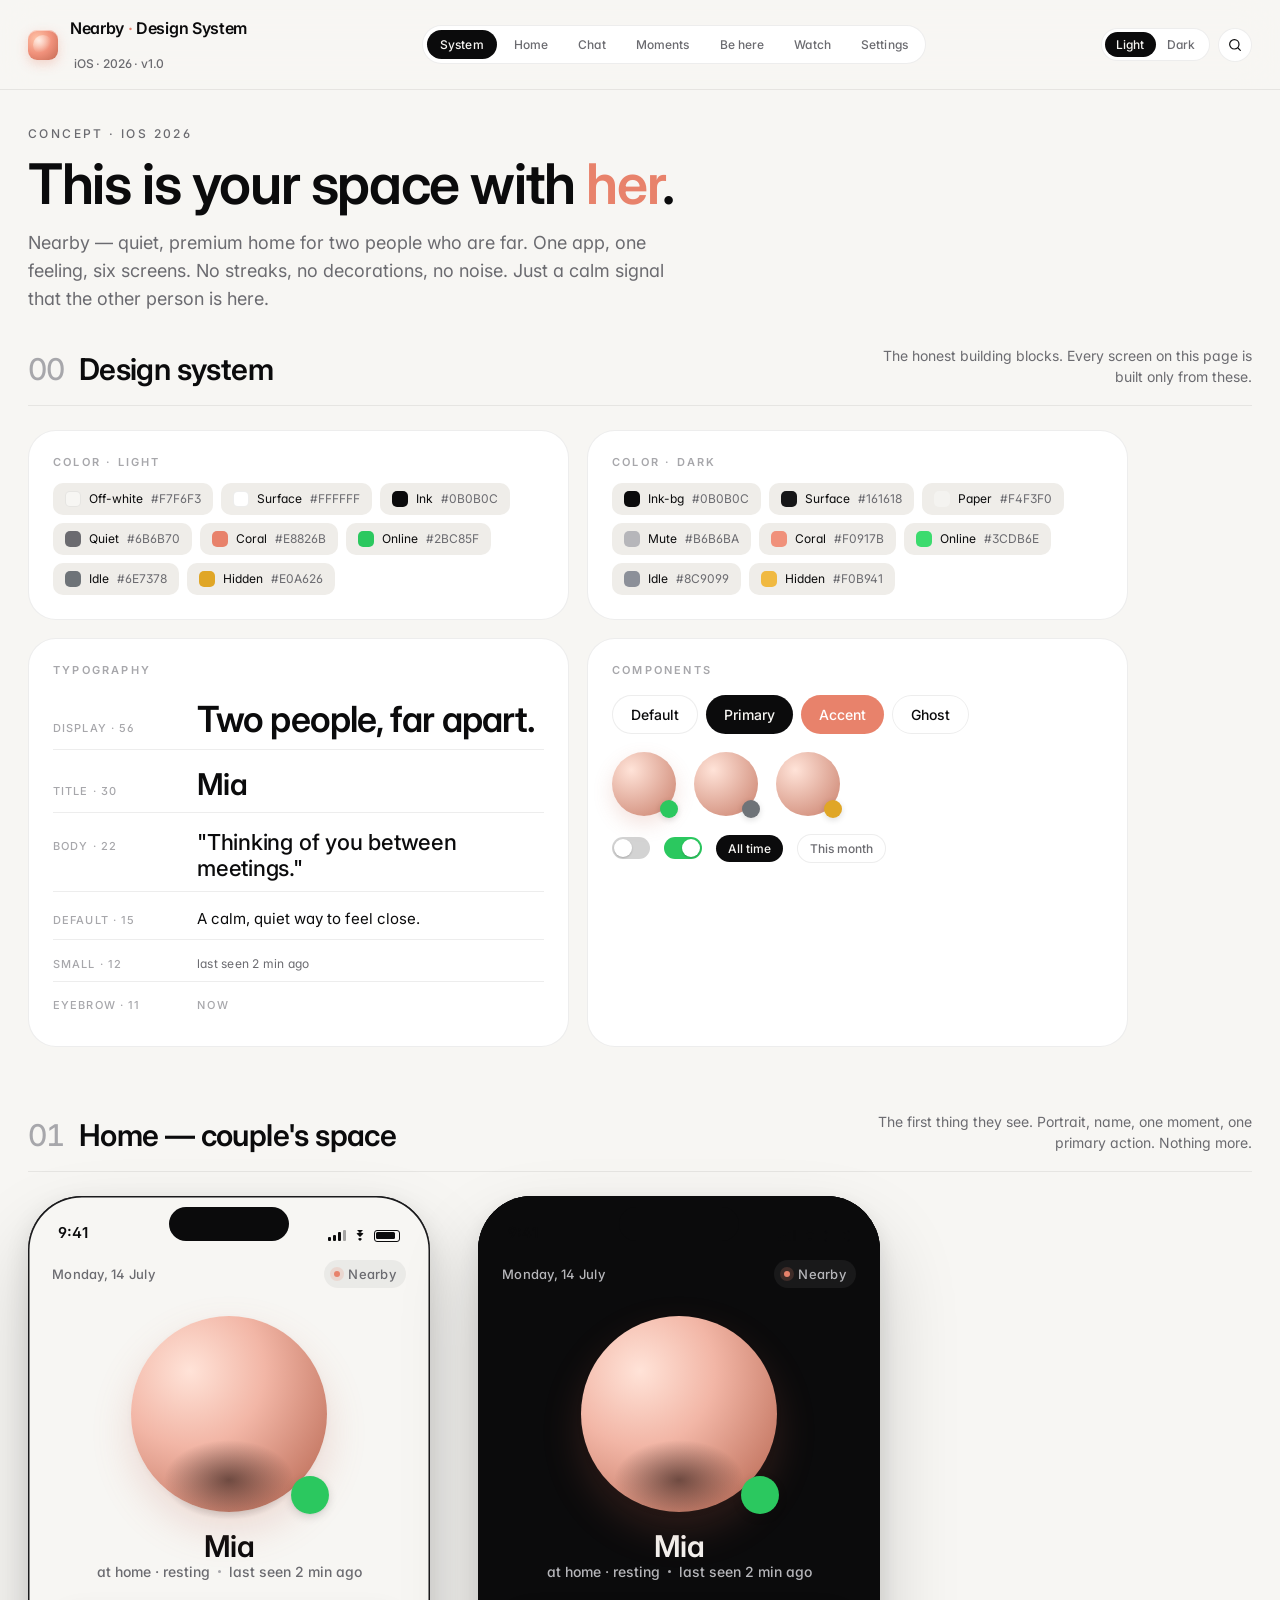
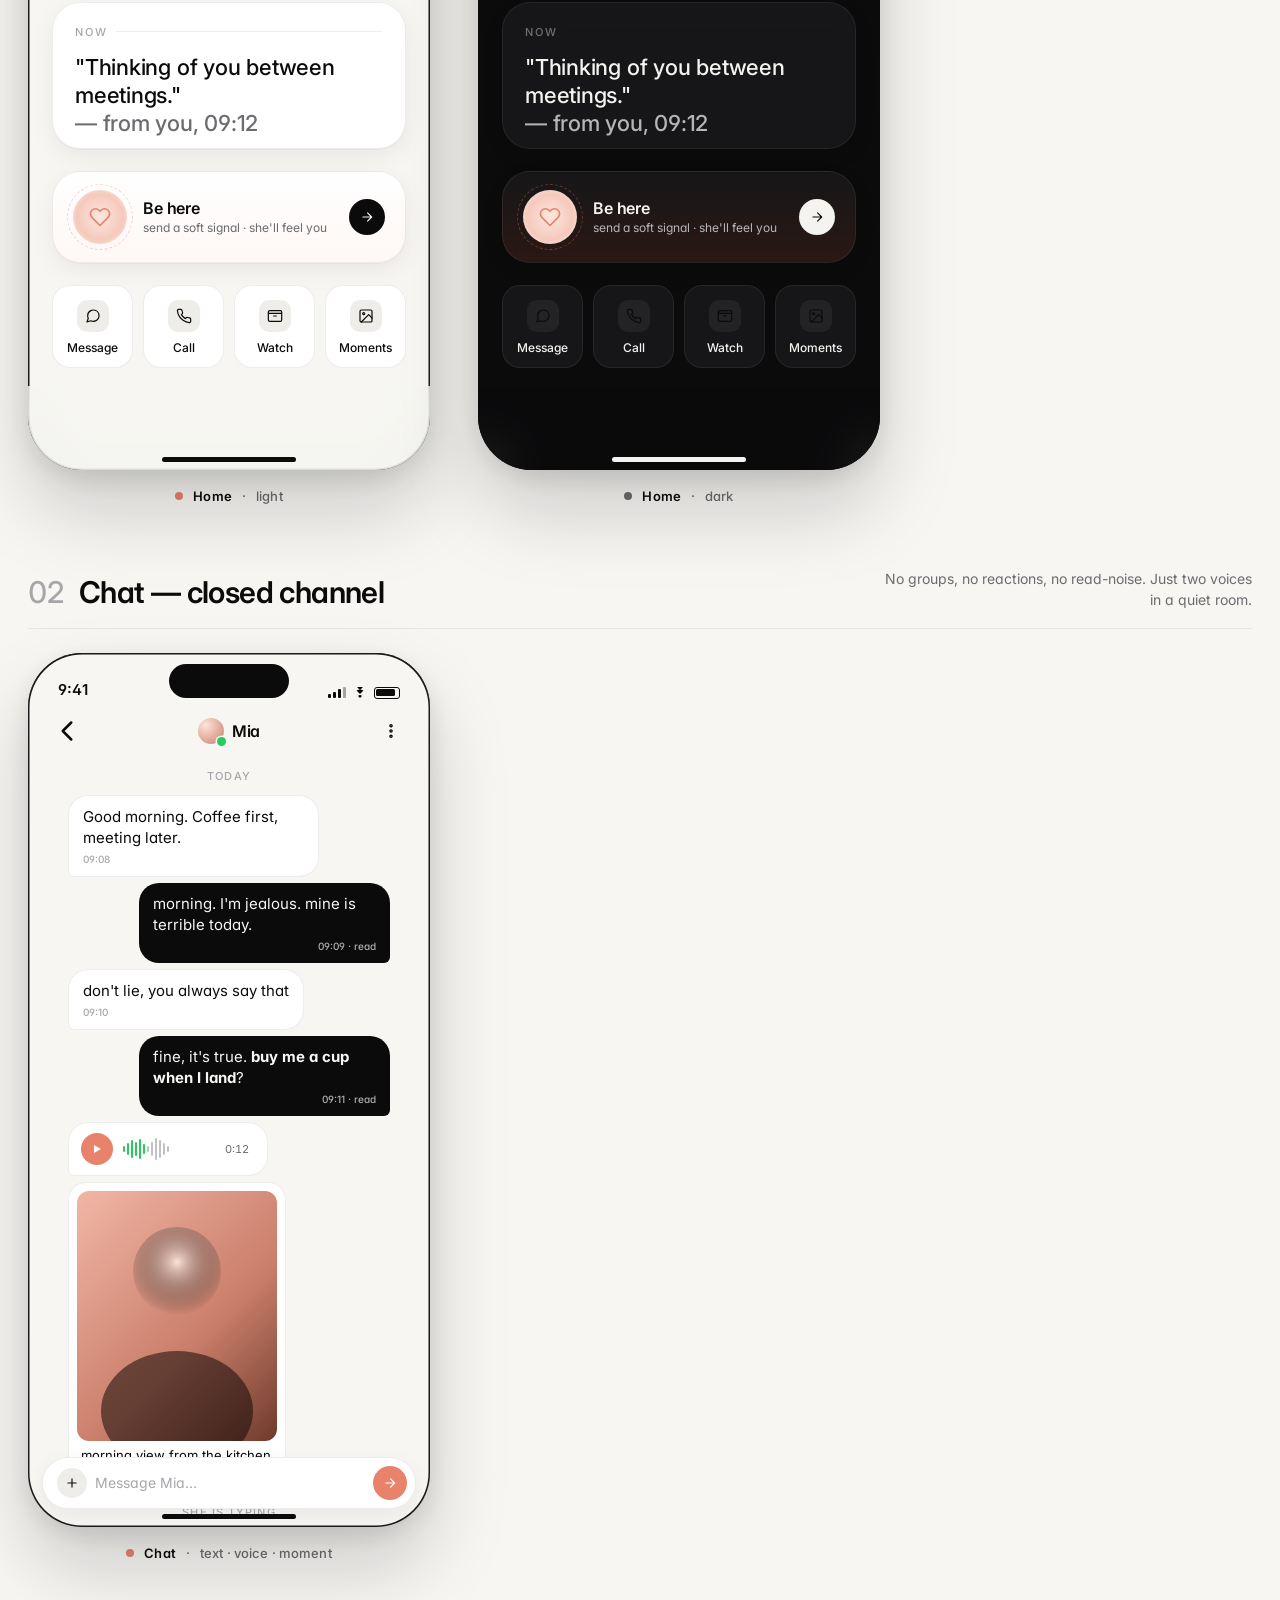
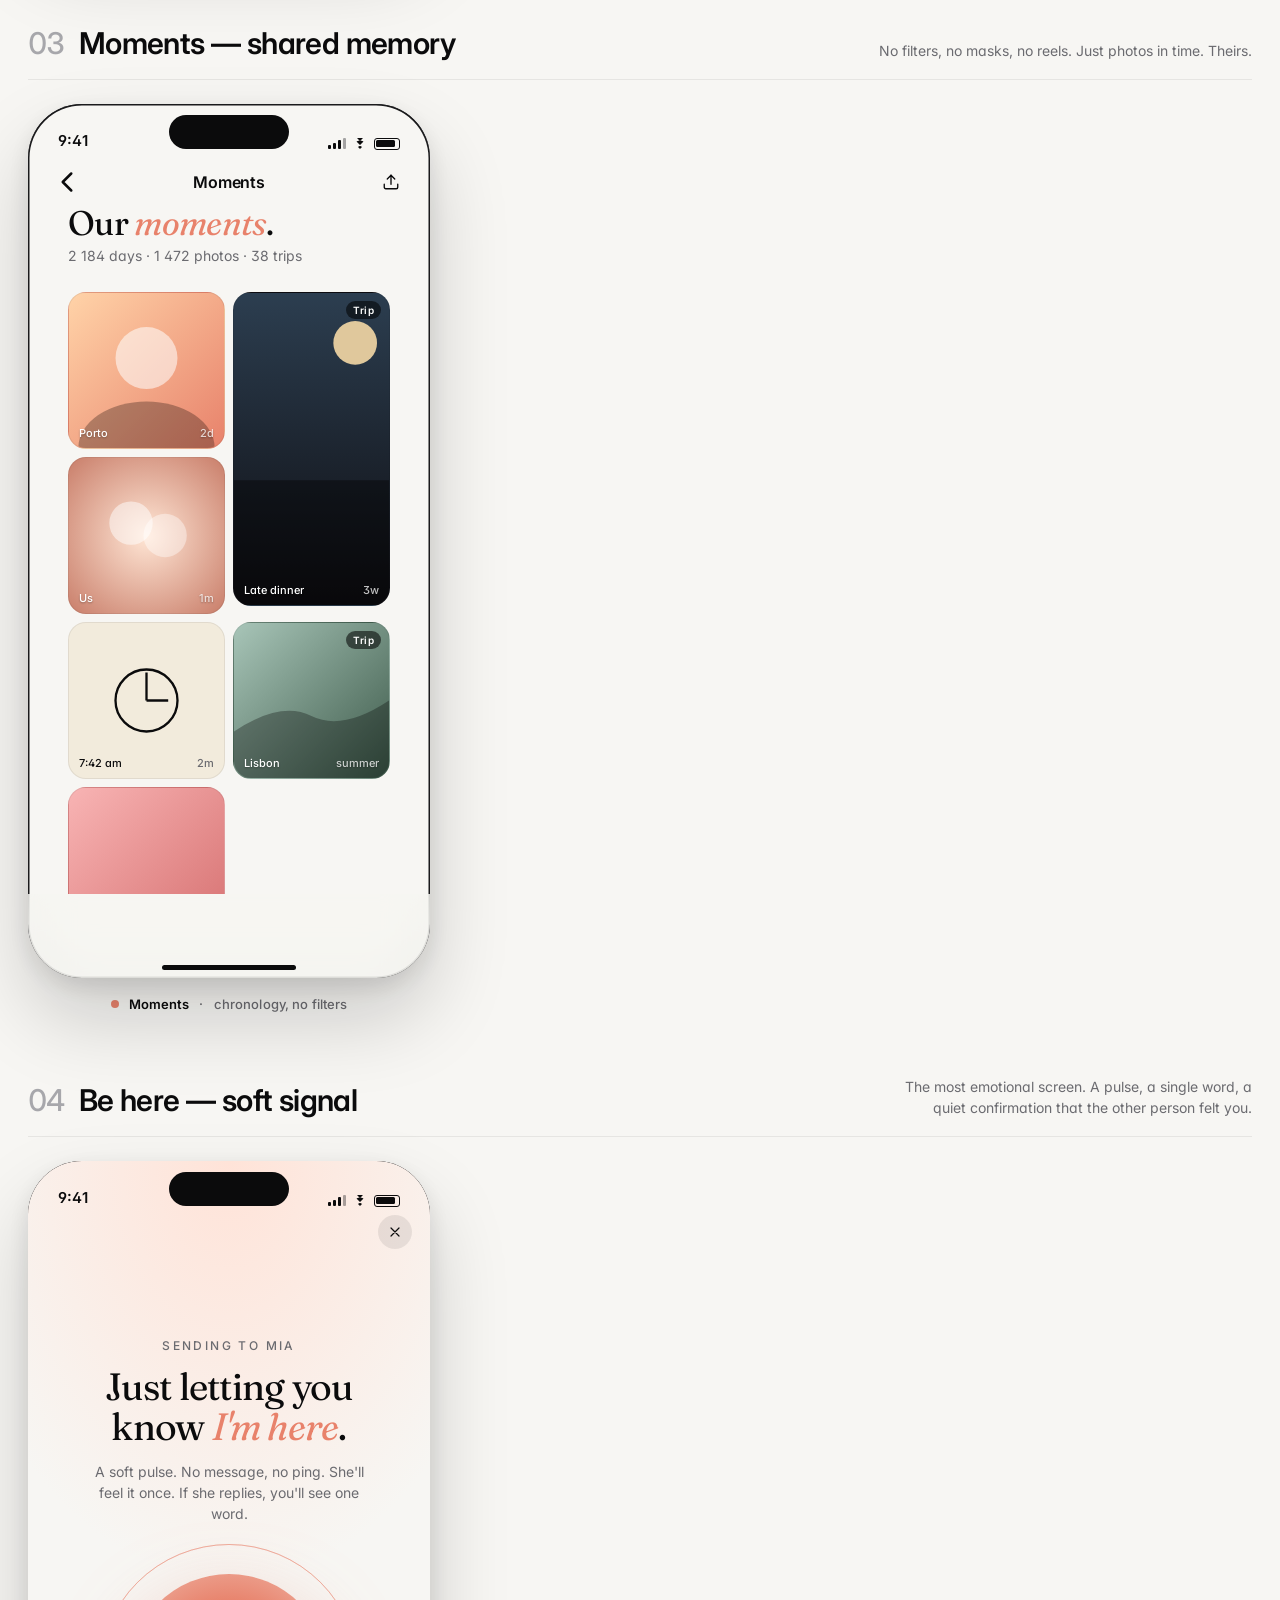
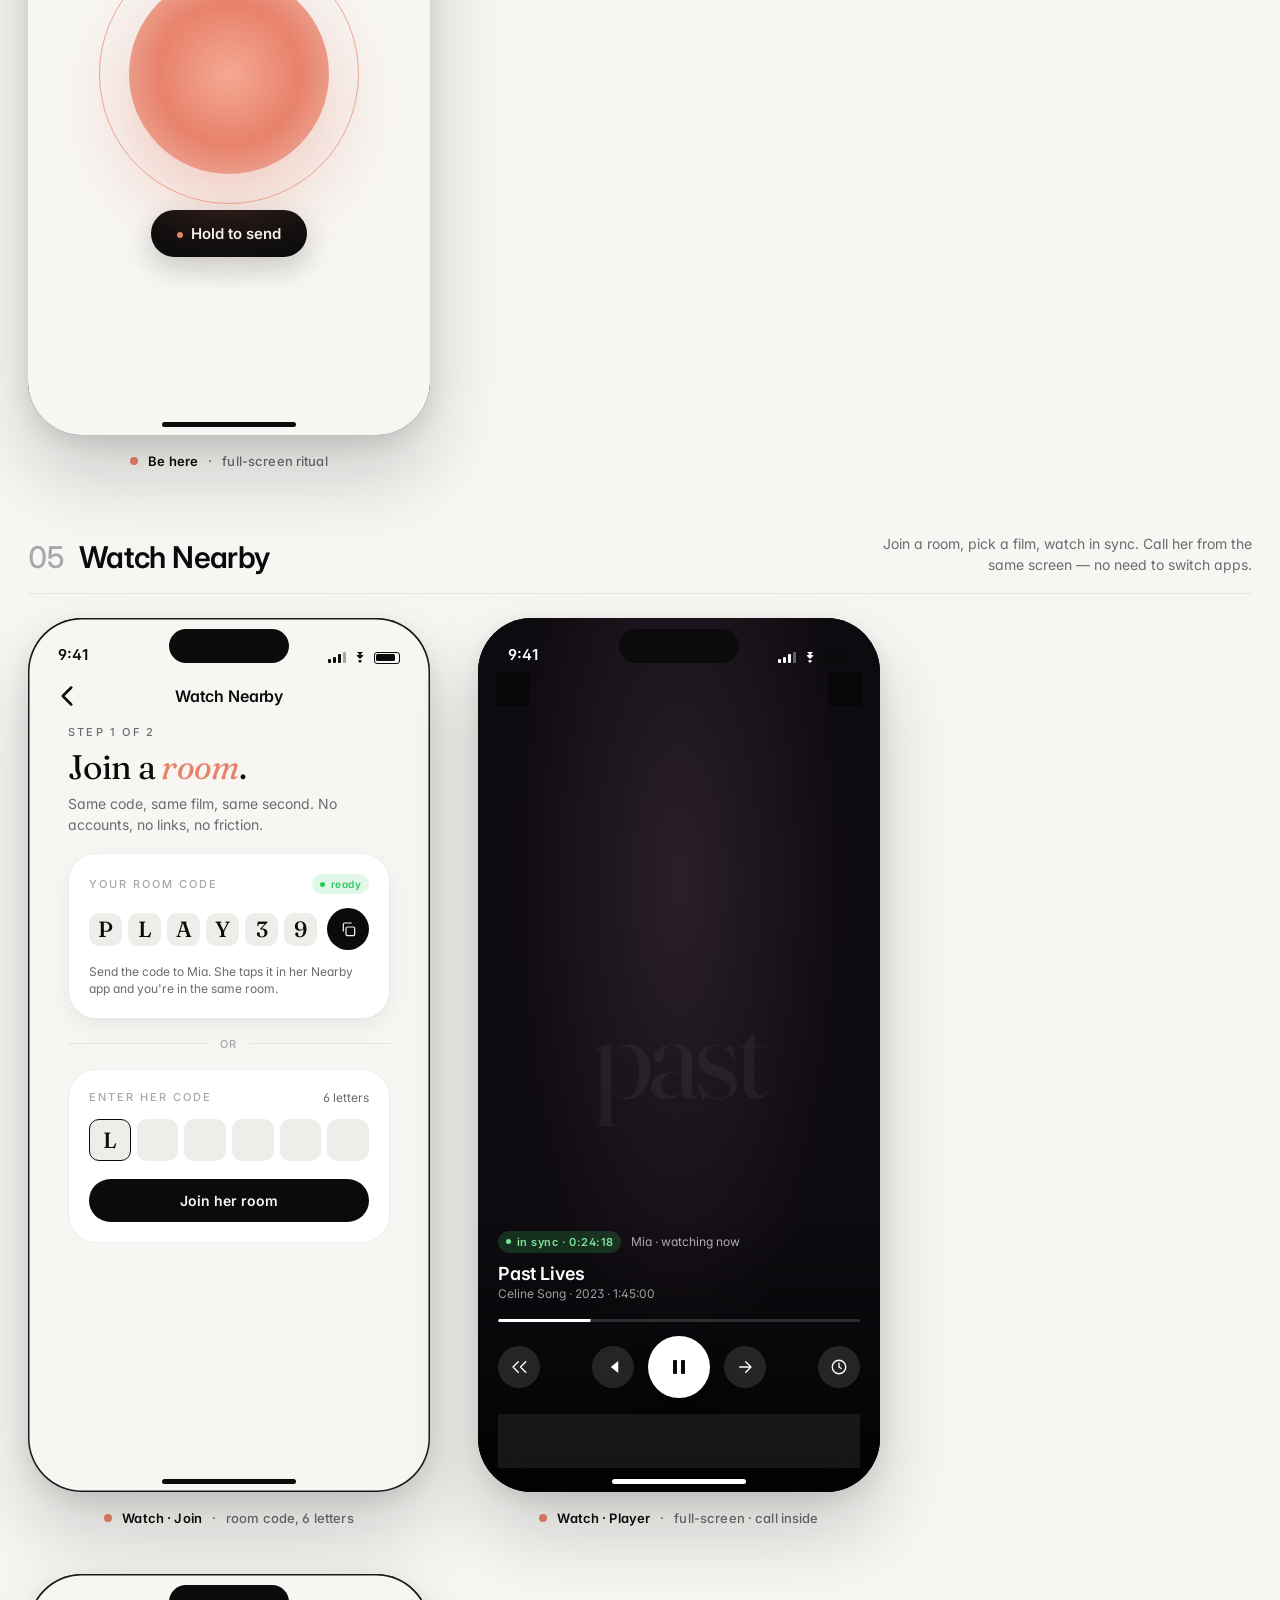
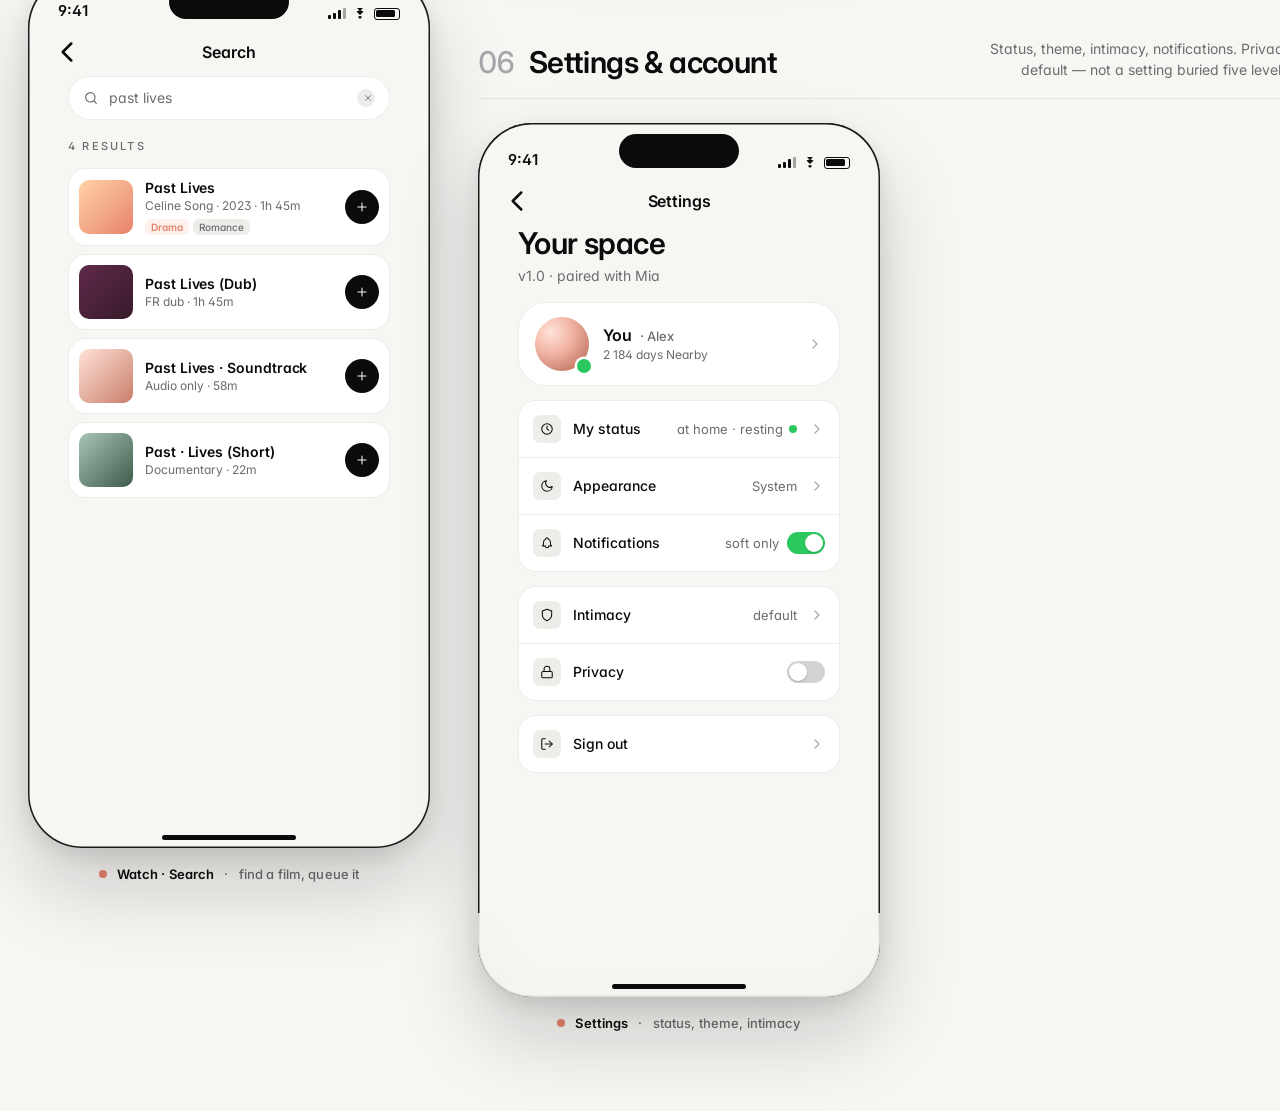
==== Nearby.html @ 1ec1fb15 "Add files via upload" ====
<!doctype html>
<html lang="en">
<head>
<meta charset="utf-8" />
<title>Nearby</title>
<meta name="viewport" content="width=device-width, initial-scale=1" />
<link rel="preconnect" href="https://fonts.googleapis.com">
<link rel="preconnect" href="https://fonts.gstatic.com" crossorigin>
<link href="https://fonts.googleapis.com/css2?family=Inter:wght@300;400;500;600;700&family=Fraunces:opsz,wght@9..144,300;9..144,400;9..144,500&display=swap" rel="stylesheet">
<style>
:root{
  --bg:#F7F6F3; --bg-2:#EFEDE9; --surface:#FFFFFF; --surface-2:#FBFAF8;
  --ink:#0B0B0C; --ink-2:#6B6B70; --ink-3:#A7A7AB;
  --line:rgba(11,11,12,0.07); --line-2:rgba(11,11,12,0.12);
  --accent:#E8826B; --accent-2:#F4A893; --accent-soft:#FBE7DF;
  --good:#2BC85F; --away:#6E7378; --hidden:#E0A626;
  --shadow-1:0 1px 0 rgba(11,11,12,0.04);
  --shadow-2:0 8px 24px rgba(11,11,12,0.06);
  --shadow-3:0 24px 60px rgba(11,11,12,0.10);
  --r-sm:12px; --r-md:18px; --r-lg:28px; --r-xl:36px; --r-pill:999px;
  --font:'Inter','SF Pro Display',-apple-system,sans-serif;
  --serif:'Fraunces','SF Pro Display',Georgia,serif;
}
[data-theme="dark"]{
  --bg:#0B0B0C; --bg-2:#131316; --surface:#161618; --surface-2:#1C1C1F;
  --ink:#F4F3F0; --ink-2:#B6B6BA; --ink-3:#6E6E73;
  --line:rgba(255,255,255,0.07); --line-2:rgba(255,255,255,0.14);
  --accent:#F0917B; --accent-2:#F4A893; --accent-soft:#3A1F1A;
  --good:#3CDB6E; --away:#8C9099; --hidden:#F0B941;
}
*{box-sizing:border-box}
html,body{margin:0;padding:0;background:var(--bg);color:var(--ink);font-family:var(--font);-webkit-font-smoothing:antialiased;font-feature-settings:'ss01','cv11';}
body{padding:32px 28px 80px;min-height:100vh;}
h1,h2,h3{margin:0;}
a{color:inherit;}
</style>
</head>
<body data-theme="light">
<style>
.topbar{position:sticky;top:0;z-index:50;backdrop-filter:blur(20px) saturate(180%);-webkit-backdrop-filter:blur(20px) saturate(180%);background:color-mix(in srgb,var(--bg) 75%,transparent);border-bottom:1px solid var(--line);margin:-32px -28px 32px;padding:18px 28px;display:flex;align-items:center;justify-content:space-between;gap:24px;}
.brand{display:flex;align-items:center;gap:12px;font-weight:600;letter-spacing:-0.01em;}
.brand .logo{width:30px;height:30px;border-radius:9px;background:radial-gradient(circle at 30% 30%,#FFC4A8 0%,#F0917B 50%,#C46A53 100%);box-shadow:inset 0 1px 0 rgba(255,255,255,0.5),0 4px 12px rgba(228,130,107,0.30);position:relative;overflow:hidden;}
.brand .logo::after{content:"";position:absolute;inset:5px;border-radius:50%;background:radial-gradient(circle at 30% 28%,#FFFFFF 0%,transparent 60%);opacity:0.7;}
.brand .name{font-size:16px;}
.brand .name em{color:var(--accent);font-style:normal;}
.brand .meta{font-size:12px;color:var(--ink-2);font-weight:500;margin-left:4px;}

.topnav{display:flex;align-items:center;gap:4px;background:var(--surface);border:1px solid var(--line);border-radius:var(--r-pill);padding:4px;}
.topnav a{text-decoration:none;color:var(--ink-2);font-size:12px;font-weight:500;letter-spacing:0.01em;padding:7px 13px;border-radius:var(--r-pill);transition:all .2s;}
.topnav a:hover{color:var(--ink);}
.topnav a.active{background:var(--ink);color:var(--bg);}

.topright{display:flex;align-items:center;gap:8px;}
.seg{display:flex;background:var(--surface);border:1px solid var(--line);border-radius:var(--r-pill);padding:3px;}
.seg button{background:transparent;border:0;color:var(--ink-2);font:inherit;font-size:12px;font-weight:500;padding:5px 11px;border-radius:var(--r-pill);cursor:pointer;letter-spacing:0.01em;}
.seg button.on{background:var(--ink);color:var(--bg);}
.iconbtn{width:34px;height:34px;border-radius:50%;background:var(--surface);border:1px solid var(--line);display:grid;place-items:center;cursor:pointer;color:var(--ink);}
.iconbtn svg{width:16px;height:16px;}

.pagehead{max-width:1280px;margin:0 auto 32px;}
.pagehead .eyebrow{font-size:12px;letter-spacing:0.20em;text-transform:uppercase;color:var(--ink-2);font-weight:500;}
.pagehead h1{font-size:56px;line-height:1.02;letter-spacing:-0.025em;margin:14px 0 16px;font-weight:600;max-width:18ch;}
.pagehead h1 em{font-style:normal;color:var(--accent);font-weight:600;}
.pagehead p{font-size:18px;line-height:1.55;color:var(--ink-2);max-width:60ch;margin:0;}

section{max-width:1280px;margin:0 auto;}
.sec{margin-top:64px;}
.sec-head{display:flex;align-items:flex-end;justify-content:space-between;gap:24px;margin-bottom:24px;border-bottom:1px solid var(--line);padding-bottom:18px;}
.sec-head h2{font-size:30px;letter-spacing:-0.02em;margin:0;font-weight:600;}
.sec-head h2 .n{color:var(--ink-3);font-weight:500;margin-right:14px;font-feature-settings:'tnum';}
.sec-head .desc{color:var(--ink-2);font-size:14px;max-width:42ch;text-align:right;line-height:1.5;}
</style>

<header class="topbar">
  <div class="brand">
    <div class="logo"></div>
    <div><span class="name">Nearby <em>·</em> Design System</span><span class="meta">iOS · 2026 · v1.0</span></div>
  </div>
  <nav class="topnav">
    <a href="#system" class="active">System</a>
    <a href="#home">Home</a>
    <a href="#chat">Chat</a>
    <a href="#moments">Moments</a>
    <a href="#behere">Be here</a>
    <a href="#watch">Watch</a>
    <a href="#settings">Settings</a>
  </nav>
  <div class="topright">
    <div class="seg"><button class="on" data-theme-set="light">Light</button><button data-theme-set="dark">Dark</button></div>
    <button class="iconbtn"><svg viewBox="0 0 24 24" fill="none" stroke="currentColor" stroke-width="1.8" stroke-linecap="round" stroke-linejoin="round"><circle cx="11" cy="11" r="7"/><path d="m20 20-3.5-3.5"/></svg></button>
  </div>
</header>

<div class="pagehead">
  <span class="eyebrow">Concept · iOS 2026</span>
  <h1>This is your space with <em>her</em>.</h1>
  <p>Nearby — quiet, premium home for two people who are far. One app, one feeling, six screens. No streaks, no decorations, no noise. Just a calm signal that the other person is here.</p>
</div>

<section id="system">
  <div class="sec-head"><h2><span class="n">00</span>Design system</h2><div class="desc">The honest building blocks. Every screen on this page is built only from these.</div></div>
  <div style="display:grid;grid-template-columns:repeat(2,1fr);gap:18px;max-width:1100px;">

    <div style="background:var(--surface);border:1px solid var(--line);border-radius:var(--r-lg);padding:24px;display:flex;flex-direction:column;gap:14px;">
      <h3 style="font-size:11px;letter-spacing:0.20em;text-transform:uppercase;color:var(--ink-3);font-weight:600;">Color · Light</h3>
      <div style="display:flex;flex-wrap:wrap;gap:8px;">
        <span style="display:flex;align-items:center;gap:8px;padding:8px 12px;background:var(--bg-2);border-radius:10px;font-size:12px;"><span style="width:16px;height:16px;background:#F7F6F3;border:1px solid var(--line);border-radius:5px;"></span>Off-white <span style="color:var(--ink-2);">#F7F6F3</span></span>
        <span style="display:flex;align-items:center;gap:8px;padding:8px 12px;background:var(--bg-2);border-radius:10px;font-size:12px;"><span style="width:16px;height:16px;background:#FFFFFF;border:1px solid var(--line);border-radius:5px;"></span>Surface <span style="color:var(--ink-2);">#FFFFFF</span></span>
        <span style="display:flex;align-items:center;gap:8px;padding:8px 12px;background:var(--bg-2);border-radius:10px;font-size:12px;"><span style="width:16px;height:16px;background:#0B0B0C;border-radius:5px;"></span>Ink <span style="color:var(--ink-2);">#0B0B0C</span></span>
        <span style="display:flex;align-items:center;gap:8px;padding:8px 12px;background:var(--bg-2);border-radius:10px;font-size:12px;"><span style="width:16px;height:16px;background:#6B6B70;border-radius:5px;"></span>Quiet <span style="color:var(--ink-2);">#6B6B70</span></span>
        <span style="display:flex;align-items:center;gap:8px;padding:8px 12px;background:var(--bg-2);border-radius:10px;font-size:12px;"><span style="width:16px;height:16px;background:#E8826B;border-radius:5px;"></span>Coral <span style="color:var(--ink-2);">#E8826B</span></span>
        <span style="display:flex;align-items:center;gap:8px;padding:8px 12px;background:var(--bg-2);border-radius:10px;font-size:12px;"><span style="width:16px;height:16px;background:#2BC85F;border-radius:5px;"></span>Online <span style="color:var(--ink-2);">#2BC85F</span></span>
        <span style="display:flex;align-items:center;gap:8px;padding:8px 12px;background:var(--bg-2);border-radius:10px;font-size:12px;"><span style="width:16px;height:16px;background:#6E7378;border-radius:5px;"></span>Idle <span style="color:var(--ink-2);">#6E7378</span></span>
        <span style="display:flex;align-items:center;gap:8px;padding:8px 12px;background:var(--bg-2);border-radius:10px;font-size:12px;"><span style="width:16px;height:16px;background:#E0A626;border-radius:5px;"></span>Hidden <span style="color:var(--ink-2);">#E0A626</span></span>
      </div>
    </div>

    <div style="background:var(--surface);border:1px solid var(--line);border-radius:var(--r-lg);padding:24px;display:flex;flex-direction:column;gap:14px;">
      <h3 style="font-size:11px;letter-spacing:0.20em;text-transform:uppercase;color:var(--ink-3);font-weight:600;">Color · Dark</h3>
      <div style="display:flex;flex-wrap:wrap;gap:8px;">
        <span style="display:flex;align-items:center;gap:8px;padding:8px 12px;background:var(--bg-2);border-radius:10px;font-size:12px;"><span style="width:16px;height:16px;background:#0B0B0C;border:1px solid var(--line);border-radius:5px;"></span>Ink-bg <span style="color:var(--ink-2);">#0B0B0C</span></span>
        <span style="display:flex;align-items:center;gap:8px;padding:8px 12px;background:var(--bg-2);border-radius:10px;font-size:12px;"><span style="width:16px;height:16px;background:#161618;border-radius:5px;"></span>Surface <span style="color:var(--ink-2);">#161618</span></span>
        <span style="display:flex;align-items:center;gap:8px;padding:8px 12px;background:var(--bg-2);border-radius:10px;font-size:12px;"><span style="width:16px;height:16px;background:#F4F3F0;border-radius:5px;"></span>Paper <span style="color:var(--ink-2);">#F4F3F0</span></span>
        <span style="display:flex;align-items:center;gap:8px;padding:8px 12px;background:var(--bg-2);border-radius:10px;font-size:12px;"><span style="width:16px;height:16px;background:#B6B6BA;border-radius:5px;"></span>Mute <span style="color:var(--ink-2);">#B6B6BA</span></span>
        <span style="display:flex;align-items:center;gap:8px;padding:8px 12px;background:var(--bg-2);border-radius:10px;font-size:12px;"><span style="width:16px;height:16px;background:#F0917B;border-radius:5px;"></span>Coral <span style="color:var(--ink-2);">#F0917B</span></span>
        <span style="display:flex;align-items:center;gap:8px;padding:8px 12px;background:var(--bg-2);border-radius:10px;font-size:12px;"><span style="width:16px;height:16px;background:#3CDB6E;border-radius:5px;"></span>Online <span style="color:var(--ink-2);">#3CDB6E</span></span>
        <span style="display:flex;align-items:center;gap:8px;padding:8px 12px;background:var(--bg-2);border-radius:10px;font-size:12px;"><span style="width:16px;height:16px;background:#8C9099;border-radius:5px;"></span>Idle <span style="color:var(--ink-2);">#8C9099</span></span>
        <span style="display:flex;align-items:center;gap:8px;padding:8px 12px;background:var(--bg-2);border-radius:10px;font-size:12px;"><span style="width:16px;height:16px;background:#F0B941;border-radius:5px;"></span>Hidden <span style="color:var(--ink-2);">#F0B941</span></span>
      </div>
    </div>

    <div style="background:var(--surface);border:1px solid var(--line);border-radius:var(--r-lg);padding:24px;display:flex;flex-direction:column;gap:14px;">
      <h3 style="font-size:11px;letter-spacing:0.20em;text-transform:uppercase;color:var(--ink-3);font-weight:600;">Typography</h3>
      <div style="display:flex;flex-direction:column;gap:6px;">
        <div style="display:flex;align-items:baseline;gap:14px;border-bottom:1px solid var(--line);padding:10px 0;"><span style="font-size:11px;color:var(--ink-3);font-weight:500;letter-spacing:0.10em;text-transform:uppercase;min-width:130px;">Display · 56</span><div style="font-size:36px;letter-spacing:-0.025em;font-weight:600;line-height:1.05;">Two people, far apart.</div></div>
        <div style="display:flex;align-items:baseline;gap:14px;border-bottom:1px solid var(--line);padding:10px 0;"><span style="font-size:11px;color:var(--ink-3);font-weight:500;letter-spacing:0.10em;text-transform:uppercase;min-width:130px;">Title · 30</span><div style="font-size:30px;letter-spacing:-0.02em;font-weight:600;">Mia</div></div>
        <div style="display:flex;align-items:baseline;gap:14px;border-bottom:1px solid var(--line);padding:10px 0;"><span style="font-size:11px;color:var(--ink-3);font-weight:500;letter-spacing:0.10em;text-transform:uppercase;min-width:130px;">Body · 22</span><div style="font-size:22px;letter-spacing:-0.01em;font-weight:500;">"Thinking of you between meetings."</div></div>
        <div style="display:flex;align-items:baseline;gap:14px;border-bottom:1px solid var(--line);padding:10px 0;"><span style="font-size:11px;color:var(--ink-3);font-weight:500;letter-spacing:0.10em;text-transform:uppercase;min-width:130px;">Default · 15</span><div style="font-size:15px;line-height:1.4;">A calm, quiet way to feel close.</div></div>
        <div style="display:flex;align-items:baseline;gap:14px;border-bottom:1px solid var(--line);padding:10px 0;"><span style="font-size:11px;color:var(--ink-3);font-weight:500;letter-spacing:0.10em;text-transform:uppercase;min-width:130px;">Small · 12</span><div style="font-size:12px;color:var(--ink-2);letter-spacing:0.02em;">last seen 2 min ago</div></div>
        <div style="display:flex;align-items:baseline;gap:14px;padding:10px 0;"><span style="font-size:11px;color:var(--ink-3);font-weight:500;letter-spacing:0.10em;text-transform:uppercase;min-width:130px;">Eyebrow · 11</span><div style="font-size:11px;letter-spacing:0.20em;text-transform:uppercase;color:var(--ink-3);font-weight:500;">Now</div></div>
      </div>
    </div>

    <div style="background:var(--surface);border:1px solid var(--line);border-radius:var(--r-lg);padding:24px;display:flex;flex-direction:column;gap:18px;">
      <h3 style="font-size:11px;letter-spacing:0.20em;text-transform:uppercase;color:var(--ink-3);font-weight:600;">Components</h3>
      <div style="display:flex;flex-wrap:wrap;gap:8px;">
        <button style="padding:10px 18px;border-radius:var(--r-pill);font-size:14px;font-weight:500;border:1px solid var(--line);background:var(--surface);color:var(--ink);cursor:pointer;font-family:inherit;">Default</button>
        <button style="padding:10px 18px;border-radius:var(--r-pill);font-size:14px;font-weight:500;border:0;background:var(--ink);color:var(--bg);cursor:pointer;font-family:inherit;">Primary</button>
        <button style="padding:10px 18px;border-radius:var(--r-pill);font-size:14px;font-weight:500;border:0;background:var(--accent);color:#fff;cursor:pointer;font-family:inherit;">Accent</button>
        <button style="padding:10px 18px;border-radius:var(--r-pill);font-size:14px;font-weight:500;border:1px solid var(--line);background:transparent;color:var(--ink);cursor:pointer;font-family:inherit;">Ghost</button>
      </div>
      <div style="display:flex;align-items:center;gap:18px;flex-wrap:wrap;">
        <div style="position:relative;width:64px;height:64px;border-radius:50%;background:radial-gradient(circle at 30% 28%,#FFE3D8,#C97E6A);box-shadow:0 8px 20px rgba(193,99,80,0.18);"><span style="position:absolute;right:-2px;bottom:-2px;width:18px;height:18px;border-radius:50%;background:var(--good);box-shadow:0 2px 6px rgba(11,11,12,0.14);"></span></div>
        <div style="position:relative;width:64px;height:64px;border-radius:50%;background:radial-gradient(circle at 30% 28%,#FFE3D8,#C97E6A);"><span style="position:absolute;right:-2px;bottom:-2px;width:18px;height:18px;border-radius:50%;background:var(--away);box-shadow:0 2px 6px rgba(11,11,12,0.14);"></span></div>
        <div style="position:relative;width:64px;height:64px;border-radius:50%;background:radial-gradient(circle at 30% 28%,#FFE3D8,#C97E6A);"><span style="position:absolute;right:-2px;bottom:-2px;width:18px;height:18px;border-radius:50%;background:var(--hidden);box-shadow:0 2px 6px rgba(11,11,12,0.14);"></span></div>
      </div>
      <div style="display:flex;align-items:center;gap:14px;flex-wrap:wrap;">
        <div class="tog" tabindex="0" style="position:relative;width:38px;height:22px;background:color-mix(in srgb,var(--ink) 18%,transparent);border-radius:999px;cursor:pointer;"><span style="position:absolute;top:2px;left:2px;width:18px;height:18px;background:#fff;border-radius:50%;box-shadow:0 1px 2px rgba(0,0,0,0.2);"></span></div>
        <div class="tog on" tabindex="0" style="position:relative;width:38px;height:22px;background:var(--good);border-radius:999px;cursor:pointer;"><span style="position:absolute;top:2px;left:2px;width:18px;height:18px;background:#fff;border-radius:50%;box-shadow:0 1px 2px rgba(0,0,0,0.2);transform:translateX(16px);"></span></div>
        <span style="padding:6px 12px;border-radius:var(--r-pill);font-size:12px;font-weight:500;color:var(--bg);background:var(--ink);">All time</span>
        <span style="padding:6px 12px;border-radius:var(--r-pill);font-size:12px;font-weight:500;color:var(--ink-2);background:var(--surface);border:1px solid var(--line);">This month</span>
      </div>
    </div>

  </div>
</section>

<style>
.phones{display:grid;grid-template-columns:repeat(3,402px);gap:48px;justify-content:start;align-items:start;}
@media (max-width: 1320px){.phones{grid-template-columns:repeat(2,402px);}}
@media (max-width: 880px){.phones{grid-template-columns:402px;}}
.phone-col{display:flex;flex-direction:column;gap:18px;align-items:center;}
.phone-label{display:flex;align-items:center;gap:10px;color:var(--ink-2);font-size:13px;font-weight:500;letter-spacing:0.01em;}
.phone-label .pip{width:8px;height:8px;background:var(--accent);border-radius:50%;}
.phone-label b{color:var(--ink);font-weight:600;}

.phone{width:402px;height:874px;background:var(--bg);border-radius:54px;position:relative;box-shadow:0 0 0 1.5px #1A1A1C inset,0 1px 0 #2A2A2C inset,0 40px 80px rgba(11,11,12,0.18),0 8px 24px rgba(11,11,12,0.10);overflow:hidden;}
.dynamic-island{position:absolute;top:11px;left:50%;transform:translateX(-50%);width:120px;height:34px;background:#0B0B0C;border-radius:22px;z-index:50;}
.status{position:absolute;top:0;left:0;right:0;height:54px;display:flex;align-items:flex-end;justify-content:space-between;padding:0 30px 8px;font-size:15px;font-weight:600;color:var(--ink);z-index:40;}
.status .right{display:flex;align-items:center;gap:6px;}
.signal{width:18px;height:11px;display:inline-block;}
.wifi{width:16px;height:11px;display:inline-block;}
.battery{width:26px;height:12px;border:1.2px solid var(--ink);border-radius:3px;position:relative;display:inline-block;}
.battery::after{content:"";position:absolute;inset:1.2px;width:80%;background:var(--ink);border-radius:1.5px;}
.screen{position:absolute;inset:0;display:flex;flex-direction:column;}
.scroll{flex:1;padding:64px 24px 18px;display:flex;flex-direction:column;gap:22px;overflow:hidden;}
.home-indicator{position:absolute;bottom:8px;left:50%;transform:translateX(-50%);width:134px;height:5px;background:var(--ink);border-radius:3px;z-index:60;}

.tabbar{height:84px;background:color-mix(in srgb,var(--bg) 78%,transparent);backdrop-filter:blur(20px) saturate(180%);-webkit-backdrop-filter:blur(20px) saturate(180%);border-top:1px solid var(--line);display:grid;grid-template-columns:repeat(4,1fr);align-items:start;justify-items:center;padding-top:10px;}
.tab{display:flex;flex-direction:column;align-items:center;gap:4px;color:var(--ink-2);font-size:10px;font-weight:500;letter-spacing:0.02em;}
.tab svg{width:22px;height:22px;}
.tab.active{color:var(--ink);}

.nav-top{position:absolute;top:54px;left:0;right:0;height:48px;display:flex;align-items:center;justify-content:space-between;padding:0 22px;z-index:30;}
.nav-top .back{width:34px;height:34px;border-radius:50%;background:transparent;display:grid;place-items:center;color:var(--ink);cursor:pointer;}
.nav-top .back:hover{background:color-mix(in srgb,var(--ink) 6%,transparent);}
.nav-top .title{font-size:16px;font-weight:600;letter-spacing:-0.01em;}
.nav-top .right{width:34px;height:34px;display:grid;place-items:center;color:var(--ink);}

.portrait-wrap{display:flex;flex-direction:column;align-items:center;gap:18px;margin-top:6px;}
.portrait{width:196px;height:196px;border-radius:50%;background:radial-gradient(circle at 30% 28%,#FFE3D8 0%,#F2B6A6 38%,#C97E6A 78%,#6E3A2C 100%);position:relative;box-shadow:0 18px 40px rgba(193,99,80,0.20),0 2px 6px rgba(11,11,12,0.04);}
.portrait > .art{position:absolute;inset:0;border-radius:50%;overflow:hidden;}
.portrait::after{content:"";position:absolute;left:50%;bottom:-8px;transform:translateX(-50%);width:130px;height:80px;background:radial-gradient(closest-side,rgba(20,10,8,0.55),rgba(20,10,8,0));border-radius:50% 50% 0 0;}
.breath{position:absolute;inset:-10px;border-radius:50%;border:1px solid rgba(232,130,107,0.30);animation:breath 6s ease-in-out infinite;z-index:1;}
.breath.b2{inset:-22px;border-color:rgba(232,130,107,0.14);animation-delay:1.4s;}
@keyframes breath{0%,100%{transform:scale(1);opacity:0.7}50%{transform:scale(1.04);opacity:0.25}}
.presence{position:absolute;right:-2px;bottom:-2px;width:38px;height:38px;border-radius:50%;display:grid;place-items:center;z-index:3;box-shadow:0 3px 10px rgba(11,11,12,0.14),0 1px 2px rgba(11,11,12,0.06);}
.presence i{width:38px;height:38px;border-radius:50%;display:block;}
.presence[data-state="online"] i{background:var(--good);}
.presence[data-state="idle"] i{background:var(--away);}
.presence[data-state="hidden"] i{background:var(--hidden);}

.name{font-size:30px;letter-spacing:-0.02em;font-weight:600;text-align:center;line-height:1.1;}
.subline{display:flex;align-items:center;gap:8px;justify-content:center;color:var(--ink-2);font-size:14px;font-weight:500;}
.subline .sep{width:3px;height:3px;background:var(--ink-3);border-radius:50%;}

.card{background:var(--surface);border-radius:var(--r-lg);border:1px solid var(--line);box-shadow:var(--shadow-1),var(--shadow-2);padding:22px 22px 20px;position:relative;overflow:hidden;}
.card .label{font-size:11px;letter-spacing:0.18em;text-transform:uppercase;color:var(--ink-3);font-weight:500;display:flex;align-items:center;gap:8px;}
.card .label::after{content:"";flex:1;height:1px;background:var(--line);}
.quote{font-size:22px;line-height:1.28;letter-spacing:-0.01em;font-weight:500;margin:14px 0 0;color:var(--ink);}
.quote .from{color:var(--ink-2);font-weight:500;}
.meta{display:flex;justify-content:space-between;align-items:center;margin-top:18px;font-size:12px;color:var(--ink-2);font-weight:500;}
.meta .time{display:inline-flex;align-items:center;gap:6px;}
.meta .time i{width:6px;height:6px;background:var(--good);border-radius:50%;}

.behere{background:linear-gradient(180deg,var(--surface) 0%,color-mix(in srgb,var(--accent-soft) 30%,var(--surface)) 100%);border:1px solid var(--line);border-radius:var(--r-lg);padding:18px 20px;display:flex;align-items:center;gap:16px;cursor:pointer;box-shadow:var(--shadow-1),var(--shadow-2);}
.behere .ring{width:54px;height:54px;border-radius:50%;position:relative;display:grid;place-items:center;background:radial-gradient(circle at 50% 50%,var(--accent-soft) 0%,color-mix(in srgb,var(--accent) 30%,var(--accent-soft)) 60%,var(--bg) 100%);flex-shrink:0;}
.behere .ring .heart{width:22px;height:22px;color:var(--accent);}
.behere .ring::after{content:"";position:absolute;inset:-6px;border-radius:50%;border:1px dashed rgba(232,130,107,0.35);animation:spin 16s linear infinite;}
@keyframes spin{to{transform:rotate(360deg)}}
.behere .text{flex:1;min-width:0;}
.behere .text .t{font-size:16px;font-weight:600;letter-spacing:-0.01em;}
.behere .text .d{font-size:12px;color:var(--ink-2);margin-top:2px;}
.behere .arrow{width:36px;height:36px;border-radius:50%;background:var(--ink);color:var(--bg);display:grid;place-items:center;}
.behere .arrow svg{width:14px;height:14px;}

.actions{display:grid;grid-template-columns:repeat(4,1fr);gap:10px;}
.action{background:var(--surface);border:1px solid var(--line);border-radius:var(--r-md);padding:14px 8px 12px;display:flex;flex-direction:column;align-items:center;gap:8px;color:var(--ink);font-size:12px;font-weight:500;cursor:pointer;font-family:inherit;}
.action .ic{width:32px;height:32px;border-radius:10px;background:var(--bg-2);color:var(--ink);display:grid;place-items:center;}
.action .ic svg{width:16px;height:16px;}

.date{display:flex;align-items:center;justify-content:space-between;color:var(--ink-2);font-size:13px;font-weight:500;letter-spacing:0.02em;}
.date .Nearby{display:inline-flex;align-items:center;gap:8px;padding:6px 10px;border-radius:var(--r-pill);background:color-mix(in srgb,var(--ink) 5%,transparent);}
.date .dot{width:6px;height:6px;background:var(--accent);border-radius:50%;box-shadow:0 0 0 4px color-mix(in srgb,var(--accent) 18%,transparent);}

@media (prefers-reduced-motion: reduce){.breath,.behere .ring::after{animation:none;}}
</style>

<section id="home" class="sec">
  <div class="sec-head"><h2><span class="n">01</span>Home — couple's space</h2><div class="desc">The first thing they see. Portrait, name, one moment, one primary action. Nothing more.</div></div>
  <div class="phones">
    <div class="phone-col">
      <div class="phone" aria-label="Nearby home, light">
        <div class="dynamic-island"></div>
        <div class="status"><span>9:41</span><span class="right">
          <svg class="signal" viewBox="0 0 18 11" fill="currentColor"><rect x="0" y="7" width="3" height="4" rx="1"/><rect x="5" y="5" width="3" height="6" rx="1"/><rect x="10" y="2" width="3" height="9" rx="1"/><rect x="15" y="0" width="3" height="11" rx="1" opacity="0.35"/></svg>
          <svg class="wifi" viewBox="0 0 16 11" fill="currentColor"><path d="M8 11l2-2a2.8 2.8 0 0 0-4 0l2 2zm0-4l3.5-3.5a7 7 0 0 0-7 0L8 7zm0-4l5.5-5.5a11 11 0 0 0-11 0L8 3z"/></svg>
          <span class="battery"></span>
        </span></div>
        <div class="screen">
          <div class="scroll">
            <div class="date"><span>Monday, 14 July</span><span class="Nearby"><span class="dot"></span>Nearby</span></div>
            <div class="portrait-wrap">
              <div class="portrait" aria-label="Portrait of Mia">
                <div class="art"><span class="breath"></span><span class="breath b2"></span></div>
                <span class="presence" data-state="online" role="img" aria-label="online"><i></i></span>
              </div>
              <div>
                <h2 class="name">Mia</h2>
                <div class="subline"><span>at home · resting</span><span class="sep"></span><span>last seen 2 min ago</span></div>
              </div>
            </div>
            <section class="card"><div class="label">Now</div><p class="quote">"Thinking of you between meetings."<br><span class="from">— from you, 09:12</span></p><div class="meta"><span class="time"><i></i>quiet day, good light</span><span>2h 14m apart</span></div></section>
            <div class="behere" role="button" aria-label="Send a soft signal of presence">
              <div class="ring"><svg class="heart" viewBox="0 0 24 24" fill="none" stroke="currentColor" stroke-width="1.8" stroke-linecap="round" stroke-linejoin="round"><path d="M20.84 4.61a5.5 5.5 0 0 0-7.78 0L12 5.67l-1.06-1.06a5.5 5.5 0 0 0-7.78 7.78l1.06 1.06L12 21.23l7.78-7.78 1.06-1.06a5.5 5.5 0 0 0 0-7.78z"/></svg></div>
              <div class="text"><div class="t">Be here</div><div class="d">send a soft signal · she'll feel you</div></div>
              <div class="arrow"><svg viewBox="0 0 24 24" fill="none" stroke="currentColor" stroke-width="2" stroke-linecap="round" stroke-linejoin="round"><path d="M5 12h14M13 5l7 7-7 7"/></svg></div>
            </div>
            <div class="actions">
              <button class="action"><span class="ic"><svg viewBox="0 0 24 24" fill="none" stroke="currentColor" stroke-width="1.8" stroke-linecap="round" stroke-linejoin="round"><path d="M21 11.5a8.38 8.38 0 0 1-.9 3.8 8.5 8.5 0 0 1-7.6 4.7 8.38 8.38 0 0 1-3.8-.9L3 21l1.9-5.7a8.38 8.38 0 0 1-.9-3.8 8.5 8.5 0 0 1 4.7-7.6 8.38 8.38 0 0 1 3.8-.9h.5a8.48 8.48 0 0 1 8 8v.5z"/></svg></span>Message</button>
              <button class="action"><span class="ic"><svg viewBox="0 0 24 24" fill="none" stroke="currentColor" stroke-width="1.8" stroke-linecap="round" stroke-linejoin="round"><path d="M22 16.92v3a2 2 0 0 1-2.18 2 19.79 19.79 0 0 1-8.63-3.07 19.5 19.5 0 0 1-6-6 19.79 19.79 0 0 1-3.07-8.67A2 2 0 0 1 4.11 2h3a2 2 0 0 1 2 1.72 12.84 12.84 0 0 0 .7 2.81 2 2 0 0 1-.45 2.11L8.09 9.91a16 16 0 0 0 6 6l1.27-1.27a2 2 0 0 1 2.11-.45 12.84 12.84 0 0 0 2.81.7A2 2 0 0 1 22 16.92z"/></svg></span>Call</button>
              <button class="action"><span class="ic"><svg viewBox="0 0 24 24" fill="none" stroke="currentColor" stroke-width="1.8" stroke-linecap="round" stroke-linejoin="round"><rect x="2" y="4" width="20" height="16" rx="2"/><path d="M2 8h20"/><path d="M10 12h4"/></svg></span>Watch</button>
              <button class="action"><span class="ic"><svg viewBox="0 0 24 24" fill="none" stroke="currentColor" stroke-width="1.8" stroke-linecap="round" stroke-linejoin="round"><rect x="3" y="3" width="18" height="18" rx="2"/><circle cx="8.5" cy="8.5" r="1.5"/><path d="M21 15l-5-5L5 21"/></svg></span>Moments</button>
            </div>
          </div>
          <nav class="tabbar">
            <div class="tab active"><svg viewBox="0 0 24 24" fill="none" stroke="currentColor" stroke-width="1.8" stroke-linecap="round" stroke-linejoin="round"><path d="M3 11l9-8 9 8"/><path d="M5 10v10h14V10"/></svg>Home</div>
            <div class="tab"><svg viewBox="0 0 24 24" fill="none" stroke="currentColor" stroke-width="1.8" stroke-linecap="round" stroke-linejoin="round"><path d="M21 11.5a8.38 8.38 0 0 1-.9 3.8 8.5 8.5 0 0 1-7.6 4.7 8.38 8.38 0 0 1-3.8-.9L3 21l1.9-5.7a8.38 8.38 0 0 1-.9-3.8 8.5 8.5 0 0 1 4.7-7.6 8.38 8.38 0 0 1 3.8-.9h.5a8.48 8.48 0 0 1 8 8v.5z"/></svg>Chat</div>
            <div class="tab"><svg viewBox="0 0 24 24" fill="none" stroke="currentColor" stroke-width="1.8" stroke-linecap="round" stroke-linejoin="round"><rect x="3" y="3" width="18" height="18" rx="2"/><circle cx="8.5" cy="8.5" r="1.5"/><path d="M21 15l-5-5L5 21"/></svg>Moments</div>
            <div class="tab"><svg viewBox="0 0 24 24" fill="none" stroke="currentColor" stroke-width="1.8" stroke-linecap="round" stroke-linejoin="round"><circle cx="12" cy="12" r="3"/><path d="M19.4 15a1.65 1.65 0 0 0 .33 1.82l.06.06a2 2 0 0 1-2.83 2.83l-.06-.06a1.65 1.65 0 0 0-1.82-.33 1.65 1.65 0 0 0-1 1.51V21a2 2 0 0 1-4 0v-.09A1.65 1.65 0 0 0 9 19.4a1.65 1.65 0 0 0-1.82.33l-.06.06a2 2 0 0 1-2.83-2.83l.06-.06A1.65 1.65 0 0 0 4.6 15a1.65 1.65 0 0 0-1.51-1H3a2 2 0 0 1 0-4h.09A1.65 1.65 0 0 0 4.6 9a1.65 1.65 0 0 0-.33-1.82l-.06-.06a2 2 0 0 1 2.83-2.83l.06.06A1.65 1.65 0 0 0 9 4.6a1.65 1.65 0 0 0 1-1.51V3a2 2 0 0 1 4 0v.09A1.65 1.65 0 0 0 15 4.6a1.65 1.65 0 0 0 1.82-.33l.06-.06a2 2 0 0 1 2.83 2.83l-.06.06A1.65 1.65 0 0 0 19.4 9c.36.16.66.45.86.81.2.36.31.78.31 1.19s-.11.83-.31 1.19c-.2.36-.5.65-.86.81z"/></svg>Settings</div>
          </nav>
        </div>
        <div class="home-indicator"></div>
      </div>
      <div class="phone-label"><span class="pip"></span><b>Home</b><span>·</span><span>light</span></div>
    </div>

    <div class="phone-col">
      <div class="phone phone-dark" aria-label="Nearby home, dark">
        <div class="dynamic-island"></div>
        <div class="status"><span>9:41</span><span class="right">
          <svg class="signal" viewBox="0 0 18 11" fill="currentColor"><rect x="0" y="7" width="3" height="4" rx="1"/><rect x="5" y="5" width="3" height="6" rx="1"/><rect x="10" y="2" width="3" height="9" rx="1"/><rect x="15" y="0" width="3" height="11" rx="1" opacity="0.35"/></svg>
          <svg class="wifi" viewBox="0 0 16 11" fill="currentColor"><path d="M8 11l2-2a2.8 2.8 0 0 0-4 0l2 2zm0-4l3.5-3.5a7 7 0 0 0-7 0L8 7zm0-4l5.5-5.5a11 11 0 0 0-11 0L8 3z"/></svg>
          <span class="battery"></span>
        </span></div>
        <div class="screen" style="background:#0B0B0C;">
          <div class="scroll" style="background:#0B0B0C;">
            <div class="date" style="color:#B6B6BA;"><span>Monday, 14 July</span><span class="Nearby" style="background:rgba(255,255,255,0.06);"><span class="dot"></span>Nearby</span></div>
            <div class="portrait-wrap">
              <div class="portrait">
                <div class="art"><span class="breath"></span><span class="breath b2"></span></div>
                <span class="presence" data-state="online"><i></i></span>
              </div>
              <div>
                <h2 class="name" style="color:#F4F3F0;">Mia</h2>
                <div class="subline" style="color:#B6B6BA;"><span>at home · resting</span><span class="sep"></span><span>last seen 2 min ago</span></div>
              </div>
            </div>
            <section class="card" style="background:#161618;border-color:rgba(255,255,255,0.07);"><div class="label" style="color:#6E6E73;">Now</div><p class="quote" style="color:#F4F3F0;">"Thinking of you between meetings."<br><span class="from" style="color:#B6B6BA;">— from you, 09:12</span></p><div class="meta" style="color:#B6B6BA;"><span class="time"><i></i>quiet day, good light</span><span>2h 14m apart</span></div></section>
            <div class="behere" style="background:linear-gradient(180deg,#161618 0%,#2A1814 100%);border-color:rgba(255,255,255,0.07);">
              <div class="ring"><svg class="heart" viewBox="0 0 24 24" fill="none" stroke="currentColor" stroke-width="1.8" stroke-linecap="round" stroke-linejoin="round"><path d="M20.84 4.61a5.5 5.5 0 0 0-7.78 0L12 5.67l-1.06-1.06a5.5 5.5 0 0 0-7.78 7.78l1.06 1.06L12 21.23l7.78-7.78 1.06-1.06a5.5 5.5 0 0 0 0-7.78z"/></svg></div>
              <div class="text"><div class="t" style="color:#F4F3F0;">Be here</div><div class="d" style="color:#B6B6BA;">send a soft signal · she'll feel you</div></div>
              <div class="arrow" style="background:#F4F3F0;color:#0B0B0C;"><svg viewBox="0 0 24 24" fill="none" stroke="currentColor" stroke-width="2" stroke-linecap="round" stroke-linejoin="round"><path d="M5 12h14M13 5l7 7-7 7"/></svg></div>
            </div>
            <div class="actions">
              <button class="action" style="background:#161618;border-color:rgba(255,255,255,0.07);color:#F4F3F0;"><span class="ic" style="background:rgba(255,255,255,0.06);"><svg viewBox="0 0 24 24" fill="none" stroke="currentColor" stroke-width="1.8" stroke-linecap="round" stroke-linejoin="round"><path d="M21 11.5a8.38 8.38 0 0 1-.9 3.8 8.5 8.5 0 0 1-7.6 4.7 8.38 8.38 0 0 1-3.8-.9L3 21l1.9-5.7a8.38 8.38 0 0 1-.9-3.8 8.5 8.5 0 0 1 4.7-7.6 8.38 8.38 0 0 1 3.8-.9h.5a8.48 8.48 0 0 1 8 8v.5z"/></svg></span>Message</button>
              <button class="action" style="background:#161618;border-color:rgba(255,255,255,0.07);color:#F4F3F0;"><span class="ic" style="background:rgba(255,255,255,0.06);"><svg viewBox="0 0 24 24" fill="none" stroke="currentColor" stroke-width="1.8" stroke-linecap="round" stroke-linejoin="round"><path d="M22 16.92v3a2 2 0 0 1-2.18 2 19.79 19.79 0 0 1-8.63-3.07 19.5 19.5 0 0 1-6-6 19.79 19.79 0 0 1-3.07-8.67A2 2 0 0 1 4.11 2h3a2 2 0 0 1 2 1.72 12.84 12.84 0 0 0 .7 2.81 2 2 0 0 1-.45 2.11L8.09 9.91a16 16 0 0 0 6 6l1.27-1.27a2 2 0 0 1 2.11-.45 12.84 12.84 0 0 0 2.81.7A2 2 0 0 1 22 16.92z"/></svg></span>Call</button>
              <button class="action" style="background:#161618;border-color:rgba(255,255,255,0.07);color:#F4F3F0;"><span class="ic" style="background:rgba(255,255,255,0.06);"><svg viewBox="0 0 24 24" fill="none" stroke="currentColor" stroke-width="1.8" stroke-linecap="round" stroke-linejoin="round"><rect x="2" y="4" width="20" height="16" rx="2"/><path d="M2 8h20"/><path d="M10 12h4"/></svg></span>Watch</button>
              <button class="action" style="background:#161618;border-color:rgba(255,255,255,0.07);color:#F4F3F0;"><span class="ic" style="background:rgba(255,255,255,0.06);"><svg viewBox="0 0 24 24" fill="none" stroke="currentColor" stroke-width="1.8" stroke-linecap="round" stroke-linejoin="round"><rect x="3" y="3" width="18" height="18" rx="2"/><circle cx="8.5" cy="8.5" r="1.5"/><path d="M21 15l-5-5L5 21"/></svg></span>Moments</button>
            </div>
          </div>
          <nav class="tabbar" style="background:rgba(11,11,12,0.78);border-top-color:rgba(255,255,255,0.07);">
            <div class="tab active" style="color:#F4F3F0;"><svg viewBox="0 0 24 24" fill="none" stroke="currentColor" stroke-width="1.8" stroke-linecap="round" stroke-linejoin="round"><path d="M3 11l9-8 9 8"/><path d="M5 10v10h14V10"/></svg>Home</div>
            <div class="tab"><svg viewBox="0 0 24 24" fill="none" stroke="currentColor" stroke-width="1.8" stroke-linecap="round" stroke-linejoin="round"><path d="M21 11.5a8.38 8.38 0 0 1-.9 3.8 8.5 8.5 0 0 1-7.6 4.7 8.38 8.38 0 0 1-3.8-.9L3 21l1.9-5.7a8.38 8.38 0 0 1-.9-3.8 8.5 8.5 0 0 1 4.7-7.6 8.38 8.38 0 0 1 3.8-.9h.5a8.48 8.48 0 0 1 8 8v.5z"/></svg>Chat</div>
            <div class="tab"><svg viewBox="0 0 24 24" fill="none" stroke="currentColor" stroke-width="1.8" stroke-linecap="round" stroke-linejoin="round"><rect x="3" y="3" width="18" height="18" rx="2"/><circle cx="8.5" cy="8.5" r="1.5"/><path d="M21 15l-5-5L5 21"/></svg>Moments</div>
            <div class="tab"><svg viewBox="0 0 24 24" fill="none" stroke="currentColor" stroke-width="1.8" stroke-linecap="round" stroke-linejoin="round"><circle cx="12" cy="12" r="3"/><path d="M19.4 15a1.65 1.65 0 0 0 .33 1.82l.06.06a2 2 0 0 1-2.83 2.83l-.06-.06a1.65 1.65 0 0 0-1.82-.33 1.65 1.65 0 0 0-1 1.51V21a2 2 0 0 1-4 0v-.09A1.65 1.65 0 0 0 9 19.4a1.65 1.65 0 0 0-1.82.33l-.06.06a2 2 0 0 1-2.83-2.83l.06-.06A1.65 1.65 0 0 0 4.6 15a1.65 1.65 0 0 0-1.51-1H3a2 2 0 0 1 0-4h.09A1.65 1.65 0 0 0 4.6 9a1.65 1.65 0 0 0-.33-1.82l-.06-.06a2 2 0 0 1 2.83-2.83l.06.06A1.65 1.65 0 0 0 9 4.6a1.65 1.65 0 0 0 1-1.51V3a2 2 0 0 1 4 0v.09A1.65 1.65 0 0 0 15 4.6a1.65 1.65 0 0 0 1.82-.33l.06-.06a2 2 0 0 1 2.83 2.83l-.06.06A1.65 1.65 0 0 0 19.4 9c.36.16.66.45.86.81.2.36.31.78.31 1.19s-.11.83-.31 1.19c-.2.36-.5.65-.86.81z"/></svg>Settings</div>
          </nav>
        </div>
        <div class="home-indicator" style="background:#F4F3F0;"></div>
      </div>
      <div class="phone-label"><span class="pip" style="background:#6B6B70;"></span><b>Home</b><span>·</span><span>dark</span></div>
    </div>
  </div>
</section>

<section id="chat" class="sec">
  <div class="sec-head"><h2><span class="n">02</span>Chat — closed channel</h2><div class="desc">No groups, no reactions, no read-noise. Just two voices in a quiet room.</div></div>
  <div class="phones">
    <div class="phone-col">
      <div class="phone" aria-label="Nearby chat">
        <div class="dynamic-island"></div>
        <div class="status"><span>9:41</span><span class="right">
          <svg class="signal" viewBox="0 0 18 11" fill="currentColor"><rect x="0" y="7" width="3" height="4" rx="1"/><rect x="5" y="5" width="3" height="6" rx="1"/><rect x="10" y="2" width="3" height="9" rx="1"/><rect x="15" y="0" width="3" height="11" rx="1" opacity="0.35"/></svg>
          <svg class="wifi" viewBox="0 0 16 11" fill="currentColor"><path d="M8 11l2-2a2.8 2.8 0 0 0-4 0l2 2zm0-4l3.5-3.5a7 7 0 0 0-7 0L8 7zm0-4l5.5-5.5a11 11 0 0 0-11 0L8 3z"/></svg>
          <span class="battery"></span>
        </span></div>
        <div class="nav-top">
          <div class="back"><svg viewBox="0 0 24 24" fill="none" stroke="currentColor" stroke-width="1.8" stroke-linecap="round" stroke-linejoin="round"><path d="M15 18l-6-6 6-6"/></svg></div>
          <div style="display:flex;align-items:center;gap:8px;">
            <span style="position:relative;display:inline-block;width:26px;height:26px;border-radius:50%;background:radial-gradient(circle at 30% 28%,#FFE3D8,#C97E6A);">
              <span style="position:absolute;right:-2px;bottom:-2px;width:9px;height:9px;border-radius:50%;background:var(--good);box-shadow:0 0 0 1.5px var(--bg);"></span>
            </span>
            <span class="title">Mia</span>
          </div>
          <div class="right"><svg viewBox="0 0 24 24" fill="none" stroke="currentColor" stroke-width="1.8" stroke-linecap="round" stroke-linejoin="round" style="width:18px;height:18px;"><circle cx="12" cy="5" r="1.5"/><circle cx="12" cy="12" r="1.5"/><circle cx="12" cy="19" r="1.5"/></svg></div>
        </div>
        <div class="screen" style="padding-top:54px;">
          <div class="scroll" style="padding-top:48px;padding-bottom:140px;gap:0;">
            <div style="display:flex;flex-direction:column;gap:6px;padding:0 16px;">
              <div style="text-align:center;color:var(--ink-3);font-size:11px;font-weight:500;letter-spacing:0.10em;text-transform:uppercase;padding:14px 0 6px;">Today</div>
              <div style="max-width:78%;padding:10px 14px;border-radius:20px;font-size:15px;line-height:1.4;background:var(--surface);color:var(--ink);border:1px solid var(--line);align-self:flex-start;border-bottom-left-radius:6px;">Good morning. Coffee first, meeting later.<div style="font-size:10px;color:var(--ink-3);font-weight:500;margin-top:4px;">09:08</div></div>
              <div style="max-width:78%;padding:10px 14px;border-radius:20px;font-size:15px;line-height:1.4;background:var(--ink);color:var(--bg);align-self:flex-end;border-bottom-right-radius:6px;">morning. I'm jealous. mine is terrible today.<div style="font-size:10px;color:color-mix(in srgb,var(--bg) 70%,transparent);font-weight:500;margin-top:4px;text-align:right;">09:09 · read</div></div>
              <div style="max-width:78%;padding:10px 14px;border-radius:20px;font-size:15px;line-height:1.4;background:var(--surface);color:var(--ink);border:1px solid var(--line);align-self:flex-start;border-bottom-left-radius:6px;">don't lie, you always say that<div style="font-size:10px;color:var(--ink-3);font-weight:500;margin-top:4px;">09:10</div></div>
              <div style="max-width:78%;padding:10px 14px;border-radius:20px;font-size:15px;line-height:1.4;background:var(--ink);color:var(--bg);align-self:flex-end;border-bottom-right-radius:6px;">fine, it's true. <b>buy me a cup when I land</b>?<div style="font-size:10px;color:color-mix(in srgb,var(--bg) 70%,transparent);font-weight:500;margin-top:4px;text-align:right;">09:11 · read</div></div>
              <div style="align-self:flex-start;display:flex;align-items:center;gap:10px;padding:10px 12px;border-radius:20px;background:var(--surface);border:1px solid var(--line);border-bottom-left-radius:6px;min-width:200px;">
                <div style="width:32px;height:32px;border-radius:50%;background:var(--accent);color:#fff;display:grid;place-items:center;flex-shrink:0;"><svg viewBox="0 0 12 12" style="width:12px;height:12px;fill:currentColor;"><polygon points="3,2 10,6 3,10"/></svg></div>
                <div style="flex:1;display:flex;align-items:center;gap:2px;height:24px;">
                  <i style="display:block;width:2px;height:6px;background:var(--good);border-radius:2px;"></i><i style="display:block;width:2px;height:12px;background:var(--good);border-radius:2px;"></i><i style="display:block;width:2px;height:18px;background:var(--good);border-radius:2px;"></i><i style="display:block;width:2px;height:14px;background:var(--good);border-radius:2px;"></i><i style="display:block;width:2px;height:20px;background:var(--good);border-radius:2px;"></i><i style="display:block;width:2px;height:10px;background:var(--good);border-radius:2px;"></i><i style="display:block;width:2px;height:6px;background:color-mix(in srgb,var(--ink) 25%,transparent);border-radius:2px;"></i><i style="display:block;width:2px;height:14px;background:color-mix(in srgb,var(--ink) 25%,transparent);border-radius:2px;"></i><i style="display:block;width:2px;height:22px;background:color-mix(in srgb,var(--ink) 25%,transparent);border-radius:2px;"></i><i style="display:block;width:2px;height:18px;background:color-mix(in srgb,var(--ink) 25%,transparent);border-radius:2px;"></i><i style="display:block;width:2px;height:12px;background:color-mix(in srgb,var(--ink) 25%,transparent);border-radius:2px;"></i><i style="display:block;width:2px;height:6px;background:color-mix(in srgb,var(--ink) 25%,transparent);border-radius:2px;"></i>
                </div>
                <div style="font-size:11px;color:var(--ink-2);font-feature-settings:'tnum';min-width:30px;">0:12</div>
              </div>
              <div style="align-self:flex-start;padding:8px;border-radius:18px;background:var(--surface);border:1px solid var(--line);">
                <svg viewBox="0 0 100 125" preserveAspectRatio="none" style="width:200px;aspect-ratio:4/5;border-radius:12px;background:linear-gradient(135deg,#F2B6A6 0%,#C97E6A 60%,#6E3A2C 100%);display:block;">
                  <defs><radialGradient id="cm" cx="50%" cy="40%" r="60%"><stop offset="0%" stop-color="#FFE3D8"/><stop offset="100%" stop-color="transparent"/></radialGradient></defs>
                  <circle cx="50" cy="40" r="22" fill="url(#cm)"/>
                  <ellipse cx="50" cy="110" rx="38" ry="30" fill="rgba(20,10,8,0.55)"/>
                </svg>
                <div style="font-size:13px;padding:6px 4px 2px;color:var(--ink);">morning view from the kitchen</div>
              </div>
              <div style="max-width:78%;padding:10px 14px;border-radius:20px;font-size:15px;line-height:1.4;background:var(--ink);color:var(--bg);align-self:flex-end;border-bottom-right-radius:6px;">stop. that's so unfair.<div style="font-size:10px;color:color-mix(in srgb,var(--bg) 70%,transparent);font-weight:500;margin-top:4px;text-align:right;">09:14 · read</div></div>
              <div style="max-width:78%;padding:10px 14px;border-radius:20px;font-size:15px;line-height:1.4;background:var(--surface);color:var(--ink);border:1px solid var(--line);align-self:flex-start;border-bottom-left-radius:6px;">two more days. then I'm on your couch.<div style="font-size:10px;color:var(--ink-3);font-weight:500;margin-top:4px;">09:15</div></div>
            </div>
          </div>
          <div style="text-align:center;padding:18px 0 8px;color:var(--ink-3);font-size:11px;letter-spacing:0.10em;text-transform:uppercase;font-weight:500;">She is typing</div>
          <div style="position:absolute;left:14px;right:14px;bottom:18px;display:flex;align-items:center;gap:8px;padding:8px 8px 8px 14px;background:var(--surface);border:1px solid var(--line);border-radius:var(--r-pill);box-shadow:var(--shadow-2);">
            <div style="width:30px;height:30px;border-radius:50%;background:var(--bg-2);display:grid;place-items:center;color:var(--ink);flex-shrink:0;"><svg viewBox="0 0 24 24" fill="none" stroke="currentColor" stroke-width="2" stroke-linecap="round" style="width:14px;height:14px;"><path d="M12 5v14M5 12h14"/></svg></div>
            <div style="flex:1;background:transparent;border:0;outline:0;font:inherit;font-size:14px;min-width:0;color:var(--ink-3);">Message Mia…</div>
            <div style="width:34px;height:34px;border-radius:50%;background:var(--accent);color:#fff;display:grid;place-items:center;flex-shrink:0;"><svg viewBox="0 0 24 24" fill="none" stroke="currentColor" stroke-width="2" stroke-linecap="round" stroke-linejoin="round" style="width:14px;height:14px;"><path d="M5 12h14M13 5l7 7-7 7"/></svg></div>
          </div>
        </div>
        <div class="home-indicator"></div>
      </div>
      <div class="phone-label"><span class="pip"></span><b>Chat</b><span>·</span><span>text · voice · moment</span></div>
    </div>
  </div>
</section>

<section id="moments" class="sec">
  <div class="sec-head"><h2><span class="n">03</span>Moments — shared memory</h2><div class="desc">No filters, no masks, no reels. Just photos in time. Theirs.</div></div>
  <div class="phones">
    <div class="phone-col">
      <div class="phone">
        <div class="dynamic-island"></div>
        <div class="status"><span>9:41</span><span class="right"><svg class="signal" viewBox="0 0 18 11" fill="currentColor"><rect x="0" y="7" width="3" height="4" rx="1"/><rect x="5" y="5" width="3" height="6" rx="1"/><rect x="10" y="2" width="3" height="9" rx="1"/><rect x="15" y="0" width="3" height="11" rx="1" opacity="0.35"/></svg><svg class="wifi" viewBox="0 0 16 11" fill="currentColor"><path d="M8 11l2-2a2.8 2.8 0 0 0-4 0l2 2zm0-4l3.5-3.5a7 7 0 0 0-7 0L8 7zm0-4l5.5-5.5a11 11 0 0 0-11 0L8 3z"/></svg><span class="battery"></span></span></div>
        <div class="nav-top">
          <div class="back"><svg viewBox="0 0 24 24" fill="none" stroke="currentColor" stroke-width="1.8" stroke-linecap="round" stroke-linejoin="round"><path d="M15 18l-6-6 6-6"/></svg></div>
          <div class="title">Moments</div>
          <div class="right"><svg viewBox="0 0 24 24" fill="none" stroke="currentColor" stroke-width="1.8" stroke-linecap="round" stroke-linejoin="round" style="width:18px;height:18px;"><path d="M21 15v4a2 2 0 0 1-2 2H5a2 2 0 0 1-2-2v-4"/><polyline points="17 8 12 3 7 8"/><line x1="12" y1="3" x2="12" y2="15"/></svg></div>
        </div>
        <div class="screen" style="padding-top:54px;">
          <div class="scroll" style="padding-top:48px;padding-bottom:24px;gap:0;">
            <div style="padding:0 16px;">
              <h2 style="font-family:var(--serif);font-weight:400;font-size:34px;letter-spacing:-0.02em;line-height:1.05;">Our <em style="color:var(--accent);font-style:italic;">moments</em>.</h2>
              <div style="color:var(--ink-2);font-size:14px;margin-top:6px;">2 184 days · 1 472 photos · 38 trips</div>
            </div>
            <div style="display:flex;gap:6px;padding:14px 16px 0;overflow:hidden;">
              <span style="padding:6px 12px;border-radius:var(--r-pill);font-size:12px;font-weight:500;color:var(--bg);background:var(--ink);">All time</span>
              <span style="padding:6px 12px;border-radius:var(--r-pill);font-size:12px;font-weight:500;color:var(--ink-2);background:var(--surface);border:1px solid var(--line);">This year</span>
              <span style="padding:6px 12px;border-radius:var(--r-pill);font-size:12px;font-weight:500;color:var(--ink-2);background:var(--surface);border:1px solid var(--line);">Trips</span>
              <span style="padding:6px 12px;border-radius:var(--r-pill);font-size:12px;font-weight:500;color:var(--ink-2);background:var(--surface);border:1px solid var(--line);">Us</span>
            </div>
            <div style="display:grid;grid-template-columns:1fr 1fr;gap:8px;padding:14px 16px 0;">
              <div style="aspect-ratio:1/1;border-radius:18px;background:linear-gradient(135deg,#FFD3A8 0%,#E8826B 100%);position:relative;overflow:hidden;border:1px solid var(--line);">
                <svg viewBox="0 0 100 100" preserveAspectRatio="xMidYMid slice" style="width:100%;height:100%;position:absolute;inset:0;display:block;"><circle cx="50" cy="42" r="20" fill="rgba(255,255,255,0.55)"/><ellipse cx="50" cy="100" rx="44" ry="30" fill="rgba(20,10,8,0.30)"/></svg>
                <div style="position:absolute;left:10px;bottom:8px;right:10px;color:#fff;font-size:11px;font-weight:500;display:flex;justify-content:space-between;text-shadow:0 1px 2px rgba(0,0,0,0.3);"><span>Porto</span><span style="color:rgba(255,255,255,0.75);">2d</span></div>
              </div>
              <div style="grid-row:span 2;aspect-ratio:1/2;border-radius:18px;background:linear-gradient(180deg,#2C3E50 0%,#0E0D11 100%);position:relative;overflow:hidden;border:1px solid var(--line);">
                <svg viewBox="0 0 100 200" preserveAspectRatio="xMidYMid slice" style="width:100%;height:100%;position:absolute;inset:0;display:block;"><circle cx="78" cy="32" r="14" fill="#F4D9A6" opacity="0.9"/><rect x="0" y="120" width="100" height="80" fill="rgba(0,0,0,0.4)"/></svg>
                <div style="position:absolute;left:10px;bottom:8px;right:10px;color:#fff;font-size:11px;font-weight:500;display:flex;justify-content:space-between;text-shadow:0 1px 2px rgba(0,0,0,0.3);"><span>Late dinner</span><span style="color:rgba(255,255,255,0.75);">3w</span></div>
                <span style="position:absolute;top:8px;right:8px;background:rgba(0,0,0,0.55);color:#fff;font-size:10px;font-weight:600;letter-spacing:0.04em;padding:3px 7px;border-radius:var(--r-pill);">Trip</span>
              </div>
              <div style="aspect-ratio:1/1;border-radius:18px;background:radial-gradient(circle at 50% 50%,#FFE6D5 0%,#C97E6A 100%);position:relative;overflow:hidden;border:1px solid var(--line);">
                <svg viewBox="0 0 100 100" preserveAspectRatio="xMidYMid slice" style="width:100%;height:100%;position:absolute;inset:0;display:block;"><circle cx="40" cy="42" r="14" fill="rgba(255,255,255,0.5)"/><circle cx="62" cy="50" r="14" fill="rgba(255,255,255,0.4)"/></svg>
                <div style="position:absolute;left:10px;bottom:8px;right:10px;color:#fff;font-size:11px;font-weight:500;display:flex;justify-content:space-between;text-shadow:0 1px 2px rgba(0,0,0,0.3);"><span>Us</span><span style="color:rgba(255,255,255,0.75);">1m</span></div>
              </div>
              <div style="aspect-ratio:1/1;border-radius:18px;background:#F2EBDC;position:relative;overflow:hidden;border:1px solid var(--line);">
                <svg viewBox="0 0 100 100" style="width:100%;height:100%;position:absolute;inset:0;display:block;"><circle cx="50" cy="50" r="20" fill="none" stroke="#0B0B0C" stroke-width="1.5"/><line x1="50" y1="50" x2="50" y2="32" stroke="#0B0B0C" stroke-width="1.5"/><line x1="50" y1="50" x2="64" y2="50" stroke="#0B0B0C" stroke-width="1.5"/></svg>
                <div style="position:absolute;left:10px;bottom:8px;right:10px;color:var(--ink);font-size:11px;font-weight:500;display:flex;justify-content:space-between;"><span>7:42 am</span><span style="color:var(--ink-2);">2m</span></div>
              </div>
              <div style="aspect-ratio:1/1;border-radius:18px;background:linear-gradient(135deg,#A8C5B8 0%,#3D5A4A 100%);position:relative;overflow:hidden;border:1px solid var(--line);">
                <svg viewBox="0 0 100 100" preserveAspectRatio="xMidYMid slice" style="width:100%;height:100%;position:absolute;inset:0;display:block;"><path d="M0 70 Q 30 50, 50 60 T 100 50 L 100 100 L 0 100 Z" fill="rgba(0,0,0,0.30)"/></svg>
                <div style="position:absolute;left:10px;bottom:8px;right:10px;color:#fff;font-size:11px;font-weight:500;display:flex;justify-content:space-between;text-shadow:0 1px 2px rgba(0,0,0,0.3);"><span>Lisbon</span><span style="color:rgba(255,255,255,0.75);">summer</span></div>
                <span style="position:absolute;top:8px;right:8px;background:rgba(0,0,0,0.55);color:#fff;font-size:10px;font-weight:600;letter-spacing:0.04em;padding:3px 7px;border-radius:var(--r-pill);">Trip</span>
              </div>
              <div style="aspect-ratio:1/1;border-radius:18px;background:linear-gradient(135deg,#F8B4B4 0%,#D67070 100%);position:relative;overflow:hidden;border:1px solid var(--line);">
                <div style="position:absolute;left:10px;bottom:8px;right:10px;color:#fff;font-size:11px;font-weight:500;display:flex;justify-content:space-between;text-shadow:0 1px 2px rgba(0,0,0,0.3);"><span>Her</span><span style="color:rgba(255,255,255,0.75);">yest.</span></div>
              </div>
            </div>
          </div>
          <nav class="tabbar">
            <div class="tab"><svg viewBox="0 0 24 24" fill="none" stroke="currentColor" stroke-width="1.8" stroke-linecap="round" stroke-linejoin="round"><path d="M3 11l9-8 9 8"/><path d="M5 10v10h14V10"/></svg>Home</div>
            <div class="tab"><svg viewBox="0 0 24 24" fill="none" stroke="currentColor" stroke-width="1.8" stroke-linecap="round" stroke-linejoin="round"><path d="M21 11.5a8.38 8.38 0 0 1-.9 3.8 8.5 8.5 0 0 1-7.6 4.7 8.38 8.38 0 0 1-3.8-.9L3 21l1.9-5.7a8.38 8.38 0 0 1-.9-3.8 8.5 8.5 0 0 1 4.7-7.6 8.38 8.38 0 0 1 3.8-.9h.5a8.48 8.48 0 0 1 8 8v.5z"/></svg>Chat</div>
            <div class="tab active"><svg viewBox="0 0 24 24" fill="none" stroke="currentColor" stroke-width="1.8" stroke-linecap="round" stroke-linejoin="round"><rect x="3" y="3" width="18" height="18" rx="2"/><circle cx="8.5" cy="8.5" r="1.5"/><path d="M21 15l-5-5L5 21"/></svg>Moments</div>
            <div class="tab"><svg viewBox="0 0 24 24" fill="none" stroke="currentColor" stroke-width="1.8" stroke-linecap="round" stroke-linejoin="round"><circle cx="12" cy="12" r="3"/><path d="M19.4 15a1.65 1.65 0 0 0 .33 1.82l.06.06a2 2 0 0 1-2.83 2.83l-.06-.06a1.65 1.65 0 0 0-1.82-.33 1.65 1.65 0 0 0-1 1.51V21a2 2 0 0 1-4 0v-.09A1.65 1.65 0 0 0 9 19.4a1.65 1.65 0 0 0-1.82.33l-.06.06a2 2 0 0 1-2.83-2.83l.06-.06A1.65 1.65 0 0 0 4.6 15a1.65 1.65 0 0 0-1.51-1H3a2 2 0 0 1 0-4h.09A1.65 1.65 0 0 0 4.6 9a1.65 1.65 0 0 0-.33-1.82l-.06-.06a2 2 0 0 1 2.83-2.83l.06.06A1.65 1.65 0 0 0 9 4.6a1.65 1.65 0 0 0 1-1.51V3a2 2 0 0 1 4 0v.09A1.65 1.65 0 0 0 15 4.6a1.65 1.65 0 0 0 1.82-.33l.06-.06a2 2 0 0 1 2.83 2.83l-.06.06A1.65 1.65 0 0 0 19.4 9c.36.16.66.45.86.81.2.36.31.78.31 1.19s-.11.83-.31 1.19c-.2.36-.5.65-.86.81z"/></svg>Settings</div>
          </nav>
        </div>
        <div class="home-indicator"></div>
      </div>
      <div class="phone-label"><span class="pip"></span><b>Moments</b><span>·</span><span>chronology, no filters</span></div>
    </div>
  </div>
</section>


<section id="behere" class="sec">
  <div class="sec-head"><h2><span class="n">04</span>Be here — soft signal</h2><div class="desc">The most emotional screen. A pulse, a single word, a quiet confirmation that the other person felt you.</div></div>
  <div class="phones">
    <div class="phone-col">
      <div class="phone">
        <div class="dynamic-island"></div>
        <div class="status"><span>9:41</span><span class="right"><svg class="signal" viewBox="0 0 18 11" fill="currentColor"><rect x="0" y="7" width="3" height="4" rx="1"/><rect x="5" y="5" width="3" height="6" rx="1"/><rect x="10" y="2" width="3" height="9" rx="1"/><rect x="15" y="0" width="3" height="11" rx="1" opacity="0.35"/></svg><svg class="wifi" viewBox="0 0 16 11" fill="currentColor"><path d="M8 11l2-2a2.8 2.8 0 0 0-4 0l2 2zm0-4l3.5-3.5a7 7 0 0 0-7 0L8 7zm0-4l5.5-5.5a11 11 0 0 0-11 0L8 3z"/></svg><span class="battery"></span></span></div>
        <div style="position:absolute;inset:0;background:radial-gradient(120% 80% at 50% 0%,#FFE3D8 0%,var(--bg) 60%);display:flex;flex-direction:column;align-items:center;justify-content:center;text-align:center;padding:24px;">
          <div style="position:absolute;top:54px;right:18px;width:34px;height:34px;border-radius:50%;background:color-mix(in srgb,var(--ink) 8%,transparent);display:grid;place-items:center;color:var(--ink);z-index:20;">
            <svg viewBox="0 0 24 24" fill="none" stroke="currentColor" stroke-width="1.8" stroke-linecap="round" stroke-linejoin="round" style="width:16px;height:16px;"><path d="M18 6 6 18M6 6l12 12"/></svg>
          </div>
          <span style="font-size:12px;letter-spacing:0.20em;text-transform:uppercase;color:var(--ink-2);font-weight:500;">Sending to Mia</span>
          <h2 style="font-family:var(--serif);font-size:38px;font-weight:400;letter-spacing:-0.02em;line-height:1.05;margin:14px 0 0;max-width:14ch;">Just letting you know <em style="color:var(--accent);font-style:italic;">I'm here</em>.</h2>
          <p style="color:var(--ink-2);font-size:14px;line-height:1.5;margin-top:14px;max-width:32ch;">A soft pulse. No message, no ping. She'll feel it once. If she replies, you'll see one word.</p>
          <div style="position:relative;width:200px;height:200px;margin:36px auto;">
            <div style="position:absolute;inset:0;border-radius:50%;background:radial-gradient(circle at 50% 50%,var(--accent-2) 0%,var(--accent) 50%,color-mix(in srgb,var(--accent) 50%,transparent) 100%);box-shadow:0 30px 80px color-mix(in srgb,var(--accent) 40%,transparent);"></div>
            <div style="position:absolute;inset:-30px;border-radius:50%;border:1.5px solid color-mix(in srgb,var(--accent) 40%,transparent);animation:ping 4s ease-out infinite;"></div>
            <div style="position:absolute;inset:-30px;border-radius:50%;border:1.5px solid color-mix(in srgb,var(--accent) 40%,transparent);animation:ping 4s ease-out infinite;animation-delay:2s;"></div>
          </div>
          <button type="button" style="padding:14px 26px;border-radius:var(--r-pill);background:var(--ink);color:var(--bg);font-size:15px;font-weight:600;letter-spacing:-0.005em;border:0;cursor:pointer;font-family:inherit;box-shadow:0 10px 30px rgba(11,11,12,0.20);"><span style="display:inline-block;width:6px;height:6px;background:var(--accent);border-radius:50%;margin-right:8px;vertical-align:middle;"></span>Hold to send</button>
        </div>
        <div class="home-indicator"></div>
      </div>
      <div class="phone-label"><span class="pip"></span><b>Be here</b><span>·</span><span>full-screen ritual</span></div>
    </div>
  </div>
</section>
<style>@keyframes ping{0%{transform:scale(0.7);opacity:0.7}100%{transform:scale(1.6);opacity:0}}</style>

<section id="watch" class="sec">
  <div class="sec-head"><h2><span class="n">05</span>Watch Nearby</h2><div class="desc">Join a room, pick a film, watch in sync. Call her from the same screen — no need to switch apps.</div></div>
  <div class="phones">

    <!-- 1) JOIN / CREATE ROOM -->
    <div class="phone-col">
      <div class="phone">
        <div class="dynamic-island"></div>
        <div class="status"><span>9:41</span><span class="right"><svg class="signal" viewBox="0 0 18 11" fill="currentColor"><rect x="0" y="7" width="3" height="4" rx="1"/><rect x="5" y="5" width="3" height="6" rx="1"/><rect x="10" y="2" width="3" height="9" rx="1"/><rect x="15" y="0" width="3" height="11" rx="1" opacity="0.35"/></svg><svg class="wifi" viewBox="0 0 16 11" fill="currentColor"><path d="M8 11l2-2a2.8 2.8 0 0 0-4 0l2 2zm0-4l3.5-3.5a7 7 0 0 0-7 0L8 7zm0-4l5.5-5.5a11 11 0 0 0-11 0L8 3z"/></svg><span class="battery"></span></span></div>
        <div class="nav-top">
          <div class="back"><svg viewBox="0 0 24 24" fill="none" stroke="currentColor" stroke-width="1.8" stroke-linecap="round" stroke-linejoin="round"><path d="M15 18l-6-6 6-6"/></svg></div>
          <div class="title">Watch Nearby</div>
          <div class="right"></div>
        </div>
        <div class="screen" style="padding-top:54px;">
          <div class="scroll" style="padding-top:48px;padding-bottom:24px;gap:18px;">
            <div style="padding:0 16px;">
              <span style="font-size:11px;letter-spacing:0.20em;text-transform:uppercase;color:var(--ink-2);font-weight:500;">Step 1 of 2</span>
              <h2 style="font-family:var(--serif);font-size:34px;font-weight:400;letter-spacing:-0.02em;line-height:1.05;margin:10px 0 8px;">Join a <em style="color:var(--accent);font-style:italic;">room</em>.</h2>
              <p style="color:var(--ink-2);font-size:14px;line-height:1.5;margin:0;max-width:34ch;">Same code, same film, same second. No accounts, no links, no friction.</p>
            </div>
            <div style="margin:0 16px;background:var(--surface);border:1px solid var(--line);border-radius:var(--r-lg);padding:20px;display:flex;flex-direction:column;gap:14px;box-shadow:var(--shadow-1),var(--shadow-2);">
              <div style="display:flex;align-items:center;justify-content:space-between;">
                <span style="font-size:11px;letter-spacing:0.18em;text-transform:uppercase;color:var(--ink-3);font-weight:500;">Your room code</span>
                <span style="display:inline-flex;align-items:center;gap:6px;padding:4px 8px;background:color-mix(in srgb,var(--good) 14%,transparent);color:var(--good);border-radius:var(--r-pill);font-size:10px;font-weight:600;letter-spacing:0.04em;"><i style="width:5px;height:5px;background:var(--good);border-radius:50%;"></i>ready</span>
              </div>
              <div style="display:flex;align-items:center;gap:10px;">
                <div style="flex:1;display:grid;grid-template-columns:repeat(6,1fr);gap:6px;">
                  <div style="aspect-ratio:1;border-radius:10px;background:var(--bg-2);display:grid;place-items:center;font-family:var(--serif);font-size:22px;font-weight:500;color:var(--ink);">P</div>
                  <div style="aspect-ratio:1;border-radius:10px;background:var(--bg-2);display:grid;place-items:center;font-family:var(--serif);font-size:22px;font-weight:500;color:var(--ink);">L</div>
                  <div style="aspect-ratio:1;border-radius:10px;background:var(--bg-2);display:grid;place-items:center;font-family:var(--serif);font-size:22px;font-weight:500;color:var(--ink);">A</div>
                  <div style="aspect-ratio:1;border-radius:10px;background:var(--bg-2);display:grid;place-items:center;font-family:var(--serif);font-size:22px;font-weight:500;color:var(--ink);">Y</div>
                  <div style="aspect-ratio:1;border-radius:10px;background:var(--bg-2);display:grid;place-items:center;font-family:var(--serif);font-size:22px;font-weight:500;color:var(--ink);">3</div>
                  <div style="aspect-ratio:1;border-radius:10px;background:var(--bg-2);display:grid;place-items:center;font-family:var(--serif);font-size:22px;font-weight:500;color:var(--ink);">9</div>
                </div>
                <button type="button" style="width:42px;height:42px;border-radius:50%;background:var(--ink);color:var(--bg);display:grid;place-items:center;flex-shrink:0;border:0;cursor:pointer;font-family:inherit;">
                  <svg viewBox="0 0 24 24" fill="none" stroke="currentColor" stroke-width="1.8" stroke-linecap="round" stroke-linejoin="round" style="width:16px;height:16px;"><rect x="9" y="9" width="13" height="13" rx="2"/><path d="M5 15V5a2 2 0 0 1 2-2h10"/></svg>
                </button>
              </div>
              <p style="font-size:12px;color:var(--ink-2);margin:0;line-height:1.4;">Send the code to Mia. She taps it in her Nearby app and you're in the same room.</p>
            </div>
            <div style="display:flex;align-items:center;gap:12px;margin:0 16px;">
              <div style="flex:1;height:1px;background:var(--line);"></div>
              <span style="font-size:11px;letter-spacing:0.18em;text-transform:uppercase;color:var(--ink-3);font-weight:500;">or</span>
              <div style="flex:1;height:1px;background:var(--line);"></div>
            </div>
            <div style="margin:0 16px;background:var(--surface);border:1px solid var(--line);border-radius:var(--r-lg);padding:20px;display:flex;flex-direction:column;gap:14px;">
              <div style="display:flex;align-items:center;gap:10px;">
                <span style="font-size:11px;letter-spacing:0.18em;text-transform:uppercase;color:var(--ink-3);font-weight:500;flex:1;">Enter her code</span>
                <span style="font-size:12px;color:var(--ink-2);">6 letters</span>
              </div>
              <div style="display:grid;grid-template-columns:repeat(6,1fr);gap:6px;">
                <div style="aspect-ratio:1;border-radius:10px;background:var(--bg-2);display:grid;place-items:center;font-family:var(--serif);font-size:22px;font-weight:500;color:var(--ink);border:1.5px solid var(--ink);">L</div>
                <div style="aspect-ratio:1;border-radius:10px;background:var(--bg-2);display:grid;place-items:center;font-family:var(--serif);font-size:22px;font-weight:500;color:var(--ink);"></div>
                <div style="aspect-ratio:1;border-radius:10px;background:var(--bg-2);display:grid;place-items:center;font-family:var(--serif);font-size:22px;font-weight:500;color:var(--ink);"></div>
                <div style="aspect-ratio:1;border-radius:10px;background:var(--bg-2);display:grid;place-items:center;font-family:var(--serif);font-size:22px;font-weight:500;color:var(--ink);"></div>
                <div style="aspect-ratio:1;border-radius:10px;background:var(--bg-2);display:grid;place-items:center;font-family:var(--serif);font-size:22px;font-weight:500;color:var(--ink);"></div>
                <div style="aspect-ratio:1;border-radius:10px;background:var(--bg-2);display:grid;place-items:center;font-family:var(--serif);font-size:22px;font-weight:500;color:var(--ink);"></div>
              </div>
              <button type="button" style="padding:13px 18px;border-radius:var(--r-pill);background:var(--ink);color:var(--bg);font-size:14px;font-weight:600;border:0;cursor:pointer;font-family:inherit;margin-top:4px;">Join her room</button>
            </div>
          </div>
        </div>
        <div class="home-indicator"></div>
      </div>
      <div class="phone-label"><span class="pip"></span><b>Watch · Join</b><span>·</span><span>room code, 6 letters</span></div>
    </div>

    <!-- 2) PLAYER + CALL (full) -->
    <div class="phone-col">
      <div class="phone">
        <div class="dynamic-island"></div>
        <div class="status" style="color:#fff;"><span>9:41</span><span class="right"><svg class="signal" viewBox="0 0 18 11" fill="currentColor"><rect x="0" y="7" width="3" height="4" rx="1"/><rect x="5" y="5" width="3" height="6" rx="1"/><rect x="10" y="2" width="3" height="9" rx="1"/><rect x="15" y="0" width="3" height="11" rx="1" opacity="0.35"/></svg><svg class="wifi" viewBox="0 0 16 11" fill="currentColor"><path d="M8 11l2-2a2.8 2.8 0 0 0-4 0l2 2zm0-4l3.5-3.5a7 7 0 0 0-7 0L8 7zm0-4l5.5-5.5a11 11 0 0 0-11 0L8 3z"/></svg><span class="battery"></span></span></div>
        <div style="position:absolute;inset:0;background:radial-gradient(60% 80% at 50% 30%,#2A1F2A 0%,#0E0B10 70%);overflow:hidden;">
          <div style="position:absolute;inset:0;display:grid;place-items:center;color:rgba(255,255,255,0.05);font-family:var(--serif);font-size:120px;font-weight:400;letter-spacing:-0.04em;">past</div>
          <div style="position:absolute;left:0;right:0;bottom:0;padding:18px 20px 24px;background:linear-gradient(180deg,transparent 0%,rgba(0,0,0,0.85) 100%);color:#fff;">
            <div style="display:flex;align-items:center;gap:10px;margin-bottom:10px;">
              <span style="display:inline-flex;align-items:center;gap:6px;padding:4px 8px;background:rgba(62,222,110,0.18);color:#7CE39A;border-radius:var(--r-pill);font-size:11px;font-weight:600;letter-spacing:0.04em;"><i style="width:5px;height:5px;background:#7CE39A;border-radius:50%;"></i>in sync · 0:24:18</span>
              <span style="font-size:12px;color:rgba(255,255,255,0.65);">Mia · watching now</span>
            </div>
            <div style="font-size:18px;font-weight:600;letter-spacing:-0.01em;">Past Lives</div>
            <div style="font-size:12px;color:rgba(255,255,255,0.6);margin-top:2px;">Celine Song · 2023 · 1:45:00</div>
            <div style="position:relative;height:3px;background:rgba(255,255,255,0.15);border-radius:2px;margin:18px 0 14px;overflow:hidden;">
              <div style="position:absolute;left:0;top:0;bottom:0;width:24%;background:#fff;border-radius:2px;"></div>
              <div style="position:absolute;left:24%;top:50%;transform:translate(-50%,-50%);width:11px;height:11px;border-radius:50%;background:#fff;"></div>
            </div>
            <div style="display:flex;align-items:center;justify-content:space-between;">
              <button type="button" style="width:42px;height:42px;border-radius:50%;background:rgba(255,255,255,0.12);color:#fff;display:grid;place-items:center;border:0;cursor:pointer;font-family:inherit;">
                <svg viewBox="0 0 24 24" fill="none" stroke="currentColor" stroke-width="1.8" stroke-linecap="round" stroke-linejoin="round" style="width:18px;height:18px;"><path d="M11 19 4 12l7-7M21 19l-7-7 7-7"/></svg>
              </button>
              <div style="display:flex;align-items:center;gap:14px;">
                <button type="button" style="width:42px;height:42px;border-radius:50%;background:rgba(255,255,255,0.12);color:#fff;display:grid;place-items:center;border:0;cursor:pointer;font-family:inherit;">
                  <svg viewBox="0 0 24 24" fill="currentColor" style="width:18px;height:18px;"><polygon points="19,20 9,12 19,4"/></svg>
                </button>
                <button type="button" style="width:62px;height:62px;border-radius:50%;background:#fff;color:#0B0B0C;display:grid;place-items:center;border:0;cursor:pointer;font-family:inherit;box-shadow:0 8px 24px rgba(0,0,0,0.4);">
                  <svg viewBox="0 0 24 24" fill="currentColor" style="width:24px;height:24px;"><rect x="6" y="5" width="4" height="14" rx="1"/><rect x="14" y="5" width="4" height="14" rx="1"/></svg>
                </button>
                <button type="button" style="width:42px;height:42px;border-radius:50%;background:rgba(255,255,255,0.12);color:#fff;display:grid;place-items:center;border:0;cursor:pointer;font-family:inherit;">
                  <svg viewBox="0 0 24 24" fill="none" stroke="currentColor" stroke-width="1.8" stroke-linecap="round" stroke-linejoin="round" style="width:18px;height:18px;"><path d="M5 12h14M13 5l7 7-7 7"/></svg>
                </button>
              </div>
              <button type="button" style="width:42px;height:42px;border-radius:50%;background:rgba(255,255,255,0.12);color:#fff;display:grid;place-items:center;border:0;cursor:pointer;font-family:inherit;">
                <svg viewBox="0 0 24 24" fill="none" stroke="currentColor" stroke-width="1.8" stroke-linecap="round" stroke-linejoin="round" style="width:18px;height:18px;"><circle cx="12" cy="12" r="9"/><path d="M12 7v5l3 2"/></svg>
              </button>
            </div>
            <div style="display:flex;align-items:center;gap:8px;margin-top:16px;padding:10px 12px;background:rgba(255,255,255,0.08);border-radius:var(--r-pill);backdrop-filter:blur(12px);">
              <span style="position:relative;width:32px;height:32px;border-radius:50%;background:radial-gradient(circle at 30% 28%,#FFE3D8,#C97E6A);flex-shrink:0;display:inline-block;">
                <span style="position:absolute;right:-2px;bottom:-2px;width:10px;height:10px;border-radius:50%;background:#7CE39A;box-shadow:0 0 0 2px rgba(0,0,0,0.4);"></span>
              </span>
              <div style="flex:1;min-width:0;">
                <div style="font-size:13px;font-weight:600;">Mia</div>
                <div style="font-size:11px;color:rgba(255,255,255,0.6);">on the couch · laughing</div>
              </div>
              <button type="button" style="width:34px;height:34px;border-radius:50%;background:rgba(255,255,255,0.12);color:#fff;display:grid;place-items:center;border:0;cursor:pointer;font-family:inherit;">
                <svg viewBox="0 0 24 24" fill="none" stroke="currentColor" stroke-width="1.8" stroke-linecap="round" stroke-linejoin="round" style="width:14px;height:14px;"><path d="M12 1a3 3 0 0 0-3 3v8a3 3 0 0 0 6 0V4a3 3 0 0 0-3-3z"/><path d="M19 10v2a7 7 0 0 1-14 0v-2"/><line x1="12" y1="19" x2="12" y2="23"/><line x1="8" y1="23" x2="16" y2="23"/></svg>
              </button>
              <button type="button" style="width:42px;height:34px;border-radius:var(--r-pill);background:#3CDB6E;color:#0B0B0C;display:grid;place-items:center;border:0;cursor:pointer;font-family:inherit;font-size:12px;font-weight:600;letter-spacing:0.01em;">
                <svg viewBox="0 0 24 24" fill="none" stroke="currentColor" stroke-width="1.8" stroke-linecap="round" stroke-linejoin="round" style="width:14px;height:14px;"><path d="M22 16.92v3a2 2 0 0 1-2.18 2 19.79 19.79 0 0 1-8.63-3.07 19.5 19.5 0 0 1-6-6 19.79 19.79 0 0 1-3.07-8.67A2 2 0 0 1 4.11 2h3a2 2 0 0 1 2 1.72 12.84 12.84 0 0 0 .7 2.81 2 2 0 0 1-.45 2.11L8.09 9.91a16 16 0 0 0 6 6l1.27-1.27a2 2 0 0 1 2.11-.45 12.84 12.84 0 0 0 2.81.7A2 2 0 0 1 22 16.92z"/></svg>
              </button>
            </div>
          </div>
          <button type="button" style="position:absolute;top:54px;left:18px;width:34px;height:34px;border-radius:50%;background:rgba(0,0,0,0.4);color:#fff;display:grid;place-items:center;border:0;cursor:pointer;backdrop-filter:blur(8px);">
            <svg viewBox="0 0 24 24" fill="none" stroke="currentColor" stroke-width="1.8" stroke-linecap="round" stroke-linejoin="round" style="width:16px;height:16px;"><path d="M19 12H5M12 19l-7-7 7-7"/></svg>
          </button>
          <button type="button" style="position:absolute;top:54px;right:18px;width:34px;height:34px;border-radius:50%;background:rgba(0,0,0,0.4);color:#fff;display:grid;place-items:center;border:0;cursor:pointer;backdrop-filter:blur(8px);">
            <svg viewBox="0 0 24 24" fill="none" stroke="currentColor" stroke-width="1.8" stroke-linecap="round" stroke-linejoin="round" style="width:16px;height:16px;"><polyline points="15 3 21 3 21 9"/><polyline points="9 21 3 21 3 15"/><line x1="21" y1="3" x2="14" y2="10"/><line x1="3" y1="21" x2="10" y2="14"/></svg>
          </button>
        </div>
        <div class="home-indicator" style="background:#fff;"></div>
      </div>
      <div class="phone-label"><span class="pip"></span><b>Watch · Player</b><span>·</span><span>full-screen · call inside</span></div>
    </div>

    <!-- 3) SEARCH -->
    <div class="phone-col">
      <div class="phone">
        <div class="dynamic-island"></div>
        <div class="status"><span>9:41</span><span class="right"><svg class="signal" viewBox="0 0 18 11" fill="currentColor"><rect x="0" y="7" width="3" height="4" rx="1"/><rect x="5" y="5" width="3" height="6" rx="1"/><rect x="10" y="2" width="3" height="9" rx="1"/><rect x="15" y="0" width="3" height="11" rx="1" opacity="0.35"/></svg><svg class="wifi" viewBox="0 0 16 11" fill="currentColor"><path d="M8 11l2-2a2.8 2.8 0 0 0-4 0l2 2zm0-4l3.5-3.5a7 7 0 0 0-7 0L8 7zm0-4l5.5-5.5a11 11 0 0 0-11 0L8 3z"/></svg><span class="battery"></span></span></div>
        <div class="nav-top">
          <div class="back"><svg viewBox="0 0 24 24" fill="none" stroke="currentColor" stroke-width="1.8" stroke-linecap="round" stroke-linejoin="round"><path d="M15 18l-6-6 6-6"/></svg></div>
          <div class="title">Search</div>
          <div class="right"></div>
        </div>
        <div class="screen" style="padding-top:54px;">
          <div class="scroll" style="padding-top:48px;padding-bottom:24px;gap:14px;">
            <div style="margin:0 16px;display:flex;align-items:center;gap:10px;padding:12px 14px;background:var(--surface);border:1px solid var(--line);border-radius:var(--r-pill);">
              <svg viewBox="0 0 24 24" fill="none" stroke="currentColor" stroke-width="1.8" stroke-linecap="round" stroke-linejoin="round" style="width:16px;height:16px;color:var(--ink-2);"><circle cx="11" cy="11" r="7"/><path d="m20 20-3.5-3.5"/></svg>
              <div style="flex:1;font-size:14px;color:var(--ink-2);">past lives</div>
              <button type="button" style="width:18px;height:18px;border-radius:50%;background:color-mix(in srgb,var(--ink) 8%,transparent);border:0;cursor:pointer;display:grid;place-items:center;color:var(--ink-2);">
                <svg viewBox="0 0 24 24" fill="none" stroke="currentColor" stroke-width="2" stroke-linecap="round" style="width:10px;height:10px;"><path d="M18 6 6 18M6 6l12 12"/></svg>
              </button>
            </div>
            <div style="padding:0 16px;">
              <span style="font-size:11px;letter-spacing:0.20em;text-transform:uppercase;color:var(--ink-2);font-weight:500;">4 results</span>
            </div>
            <div style="margin:0 16px;display:flex;flex-direction:column;gap:8px;">
              <div style="display:flex;align-items:center;gap:12px;padding:10px;background:var(--surface);border:1px solid var(--line);border-radius:var(--r-md);">
                <div style="width:54px;height:54px;border-radius:10px;background:linear-gradient(135deg,#FFD3A8 0%,#E8826B 100%);flex-shrink:0;"></div>
                <div style="flex:1;min-width:0;">
                  <div style="font-size:14px;font-weight:600;letter-spacing:-0.005em;">Past Lives</div>
                  <div style="font-size:12px;color:var(--ink-2);margin-top:2px;">Celine Song · 2023 · 1h 45m</div>
                  <div style="display:flex;gap:4px;margin-top:6px;">
                    <span style="font-size:10px;padding:2px 6px;background:color-mix(in srgb,var(--accent) 12%,transparent);color:var(--accent);border-radius:6px;font-weight:600;">Drama</span>
                    <span style="font-size:10px;padding:2px 6px;background:var(--bg-2);color:var(--ink-2);border-radius:6px;font-weight:500;">Romance</span>
                  </div>
                </div>
                <button type="button" style="width:34px;height:34px;border-radius:50%;background:var(--ink);color:var(--bg);display:grid;place-items:center;border:0;cursor:pointer;flex-shrink:0;">
                  <svg viewBox="0 0 24 24" fill="none" stroke="currentColor" stroke-width="1.8" stroke-linecap="round" stroke-linejoin="round" style="width:14px;height:14px;"><line x1="12" y1="5" x2="12" y2="19"/><line x1="5" y1="12" x2="19" y2="12"/></svg>
                </button>
              </div>
              <div style="display:flex;align-items:center;gap:12px;padding:10px;background:var(--surface);border:1px solid var(--line);border-radius:var(--r-md);">
                <div style="width:54px;height:54px;border-radius:10px;background:linear-gradient(135deg,#5F2A4A 0%,#381A2A 100%);flex-shrink:0;"></div>
                <div style="flex:1;min-width:0;">
                  <div style="font-size:14px;font-weight:600;letter-spacing:-0.005em;">Past Lives (Dub)</div>
                  <div style="font-size:12px;color:var(--ink-2);margin-top:2px;">FR dub · 1h 45m</div>
                </div>
                <button type="button" style="width:34px;height:34px;border-radius:50%;background:var(--ink);color:var(--bg);display:grid;place-items:center;border:0;cursor:pointer;flex-shrink:0;">
                  <svg viewBox="0 0 24 24" fill="none" stroke="currentColor" stroke-width="1.8" stroke-linecap="round" stroke-linejoin="round" style="width:14px;height:14px;"><line x1="12" y1="5" x2="12" y2="19"/><line x1="5" y1="12" x2="19" y2="12"/></svg>
                </button>
              </div>
              <div style="display:flex;align-items:center;gap:12px;padding:10px;background:var(--surface);border:1px solid var(--line);border-radius:var(--r-md);">
                <div style="width:54px;height:54px;border-radius:10px;background:linear-gradient(135deg,#FFE3D8 0%,#C97E6A 100%);flex-shrink:0;"></div>
                <div style="flex:1;min-width:0;">
                  <div style="font-size:14px;font-weight:600;letter-spacing:-0.005em;">Past Lives · Soundtrack</div>
                  <div style="font-size:12px;color:var(--ink-2);margin-top:2px;">Audio only · 58m</div>
                </div>
                <button type="button" style="width:34px;height:34px;border-radius:50%;background:var(--ink);color:var(--bg);display:grid;place-items:center;border:0;cursor:pointer;flex-shrink:0;">
                  <svg viewBox="0 0 24 24" fill="none" stroke="currentColor" stroke-width="1.8" stroke-linecap="round" stroke-linejoin="round" style="width:14px;height:14px;"><line x1="12" y1="5" x2="12" y2="19"/><line x1="5" y1="12" x2="19" y2="12"/></svg>
                </button>
              </div>
              <div style="display:flex;align-items:center;gap:12px;padding:10px;background:var(--surface);border:1px solid var(--line);border-radius:var(--r-md);">
                <div style="width:54px;height:54px;border-radius:10px;background:linear-gradient(135deg,#A8C5B8 0%,#3D5A4A 100%);flex-shrink:0;"></div>
                <div style="flex:1;min-width:0;">
                  <div style="font-size:14px;font-weight:600;letter-spacing:-0.005em;">Past · Lives (Short)</div>
                  <div style="font-size:12px;color:var(--ink-2);margin-top:2px;">Documentary · 22m</div>
                </div>
                <button type="button" style="width:34px;height:34px;border-radius:50%;background:var(--ink);color:var(--bg);display:grid;place-items:center;border:0;cursor:pointer;flex-shrink:0;">
                  <svg viewBox="0 0 24 24" fill="none" stroke="currentColor" stroke-width="1.8" stroke-linecap="round" stroke-linejoin="round" style="width:14px;height:14px;"><line x1="12" y1="5" x2="12" y2="19"/><line x1="5" y1="12" x2="19" y2="12"/></svg>
                </button>
              </div>
            </div>
          </div>
        </div>
        <div class="home-indicator"></div>
      </div>
      <div class="phone-label"><span class="pip"></span><b>Watch · Search</b><span>·</span><span>find a film, queue it</span></div>
    </div>



<section id="settings" class="sec">
  <div class="sec-head"><h2><span class="n">06</span>Settings &amp; account</h2><div class="desc">Status, theme, intimacy, notifications. Privacy is the default — not a setting buried five levels deep.</div></div>
  <div class="phones">
    <div class="phone-col">
      <div class="phone">
        <div class="dynamic-island"></div>
        <div class="status"><span>9:41</span><span class="right"><svg class="signal" viewBox="0 0 18 11" fill="currentColor"><rect x="0" y="7" width="3" height="4" rx="1"/><rect x="5" y="5" width="3" height="6" rx="1"/><rect x="10" y="2" width="3" height="9" rx="1"/><rect x="15" y="0" width="3" height="11" rx="1" opacity="0.35"/></svg><svg class="wifi" viewBox="0 0 16 11" fill="currentColor"><path d="M8 11l2-2a2.8 2.8 0 0 0-4 0l2 2zm0-4l3.5-3.5a7 7 0 0 0-7 0L8 7zm0-4l5.5-5.5a11 11 0 0 0-11 0L8 3z"/></svg><span class="battery"></span></span></div>
        <div class="nav-top">
          <div class="back"><svg viewBox="0 0 24 24" fill="none" stroke="currentColor" stroke-width="1.8" stroke-linecap="round" stroke-linejoin="round"><path d="M15 18l-6-6 6-6"/></svg></div>
          <div class="title">Settings</div>
          <div class="right"></div>
        </div>
        <div class="screen" style="padding-top:54px;">
          <div class="scroll" style="padding-top:48px;padding-bottom:24px;gap:14px;">
            <div style="padding:0 16px 4px;">
              <h2 style="font-size:30px;letter-spacing:-0.02em;font-weight:600;">Your space</h2>
              <div style="color:var(--ink-2);font-size:14px;margin-top:6px;">v1.0 · paired with Mia</div>
            </div>
            <div style="margin:0 16px;display:flex;align-items:center;gap:14px;padding:14px 16px;background:var(--surface);border:1px solid var(--line);border-radius:var(--r-lg);">
              <div style="position:relative;width:54px;height:54px;border-radius:50%;background:radial-gradient(circle at 30% 28%,#FFE3D8 0%,#F2B6A6 38%,#C97E6A 78%,#6E3A2C 100%);flex-shrink:0;">
                <span style="position:absolute;right:-2px;bottom:-2px;width:14px;height:14px;border-radius:50%;background:var(--good);box-shadow:0 0 0 2.5px var(--surface);"></span>
              </div>
              <div style="flex:1;min-width:0;">
                <div style="font-size:16px;font-weight:600;">You <span style="color:var(--ink-2);font-weight:500;font-size:13px;margin-left:4px;">· Alex</span></div>
                <div style="font-size:12px;color:var(--ink-2);margin-top:2px;">2 184 days Nearby</div>
              </div>
              <svg viewBox="0 0 24 24" fill="none" stroke="currentColor" stroke-width="1.8" stroke-linecap="round" stroke-linejoin="round" style="width:16px;height:16px;color:var(--ink-3);"><path d="m9 6 6 6-6 6"/></svg>
            </div>
            <div style="margin:0 16px;background:var(--surface);border:1px solid var(--line);border-radius:var(--r-md);overflow:hidden;">
              <div style="display:flex;align-items:center;gap:12px;padding:14px;border-bottom:1px solid var(--line);"><div style="width:28px;height:28px;border-radius:7px;background:var(--bg-2);color:var(--ink);display:grid;place-items:center;flex-shrink:0;"><svg viewBox="0 0 24 24" fill="none" stroke="currentColor" stroke-width="1.8" stroke-linecap="round" stroke-linejoin="round" style="width:14px;height:14px;"><circle cx="12" cy="12" r="9"/><path d="M12 7v5l3 2"/></svg></div><div style="flex:1;font-size:14px;font-weight:500;">My status</div><div style="color:var(--ink-2);font-size:13px;display:flex;align-items:center;gap:6px;">at home · resting <span style="width:8px;height:8px;background:var(--good);border-radius:50%;box-shadow:0 0 0 2px var(--surface);"></span></div><svg viewBox="0 0 24 24" fill="none" stroke="currentColor" stroke-width="1.8" stroke-linecap="round" stroke-linejoin="round" style="width:16px;height:16px;color:var(--ink-3);"><path d="m9 6 6 6-6 6"/></svg></div>
              <div style="display:flex;align-items:center;gap:12px;padding:14px;border-bottom:1px solid var(--line);"><div style="width:28px;height:28px;border-radius:7px;background:var(--bg-2);color:var(--ink);display:grid;place-items:center;flex-shrink:0;"><svg viewBox="0 0 24 24" fill="none" stroke="currentColor" stroke-width="1.8" stroke-linecap="round" stroke-linejoin="round" style="width:14px;height:14px;"><path d="M21 12.79A9 9 0 1 1 11.21 3 7 7 0 0 0 21 12.79z"/></svg></div><div style="flex:1;font-size:14px;font-weight:500;">Appearance</div><div style="color:var(--ink-2);font-size:13px;">System</div><svg viewBox="0 0 24 24" fill="none" stroke="currentColor" stroke-width="1.8" stroke-linecap="round" stroke-linejoin="round" style="width:16px;height:16px;color:var(--ink-3);"><path d="m9 6 6 6-6 6"/></svg></div>
              <div style="display:flex;align-items:center;gap:12px;padding:14px;"><div style="width:28px;height:28px;border-radius:7px;background:var(--bg-2);color:var(--ink);display:grid;place-items:center;flex-shrink:0;"><svg viewBox="0 0 24 24" fill="none" stroke="currentColor" stroke-width="1.8" stroke-linecap="round" stroke-linejoin="round" style="width:14px;height:14px;"><path d="M15 17h5l-1.4-1.4A2 2 0 0 1 18 14V11a6 6 0 0 0-4-5.7V5a2 2 0 0 0-4 0v.3A6 6 0 0 0 6 11v3a2 2 0 0 1-.6 1.6L4 17h5"/><path d="M9 17a3 3 0 0 0 6 0"/></svg></div><div style="flex:1;font-size:14px;font-weight:500;">Notifications</div><div style="color:var(--ink-2);font-size:13px;display:flex;align-items:center;gap:8px;">soft only <div class="tog on" tabindex="0" style="position:relative;width:38px;height:22px;background:var(--good);border-radius:999px;cursor:pointer;"><span style="position:absolute;top:2px;left:2px;width:18px;height:18px;background:#fff;border-radius:50%;box-shadow:0 1px 2px rgba(0,0,0,0.2);transform:translateX(16px);"></span></div></div></div>
            </div>
            <div style="margin:0 16px;background:var(--surface);border:1px solid var(--line);border-radius:var(--r-md);overflow:hidden;">
              <div style="display:flex;align-items:center;gap:12px;padding:14px;border-bottom:1px solid var(--line);"><div style="width:28px;height:28px;border-radius:7px;background:var(--bg-2);color:var(--ink);display:grid;place-items:center;flex-shrink:0;"><svg viewBox="0 0 24 24" fill="none" stroke="currentColor" stroke-width="1.8" stroke-linecap="round" stroke-linejoin="round" style="width:14px;height:14px;"><path d="M12 22s8-4 8-10V5l-8-3-8 3v7c0 6 8 10 8 10z"/></svg></div><div style="flex:1;font-size:14px;font-weight:500;">Intimacy</div><div style="color:var(--ink-2);font-size:13px;">default</div><svg viewBox="0 0 24 24" fill="none" stroke="currentColor" stroke-width="1.8" stroke-linecap="round" stroke-linejoin="round" style="width:16px;height:16px;color:var(--ink-3);"><path d="m9 6 6 6-6 6"/></svg></div>
              <div style="display:flex;align-items:center;gap:12px;padding:14px;"><div style="width:28px;height:28px;border-radius:7px;background:var(--bg-2);color:var(--ink);display:grid;place-items:center;flex-shrink:0;"><svg viewBox="0 0 24 24" fill="none" stroke="currentColor" stroke-width="1.8" stroke-linecap="round" stroke-linejoin="round" style="width:14px;height:14px;"><rect x="3" y="11" width="18" height="11" rx="2"/><path d="M7 11V7a5 5 0 0 1 10 0v4"/></svg></div><div style="flex:1;font-size:14px;font-weight:500;">Privacy</div><div class="tog" tabindex="0" style="position:relative;width:38px;height:22px;background:color-mix(in srgb,var(--ink) 18%,transparent);border-radius:999px;cursor:pointer;"><span style="position:absolute;top:2px;left:2px;width:18px;height:18px;background:#fff;border-radius:50%;box-shadow:0 1px 2px rgba(0,0,0,0.2);"></span></div></div>
            </div>
            <div style="margin:0 16px;background:var(--surface);border:1px solid var(--line);border-radius:var(--r-md);overflow:hidden;">
              <div style="display:flex;align-items:center;gap:12px;padding:14px;"><div style="width:28px;height:28px;border-radius:7px;background:var(--bg-2);color:var(--ink);display:grid;place-items:center;flex-shrink:0;"><svg viewBox="0 0 24 24" fill="none" stroke="currentColor" stroke-width="1.8" stroke-linecap="round" stroke-linejoin="round" style="width:14px;height:14px;"><path d="M9 21H5a2 2 0 0 1-2-2V5a2 2 0 0 1 2-2h4"/><polyline points="16 17 21 12 16 7"/><line x1="21" y1="12" x2="9" y2="12"/></svg></div><div style="flex:1;font-size:14px;font-weight:500;">Sign out</div><svg viewBox="0 0 24 24" fill="none" stroke="currentColor" stroke-width="1.8" stroke-linecap="round" stroke-linejoin="round" style="width:16px;height:16px;color:var(--ink-3);"><path d="m9 6 6 6-6 6"/></svg></div>
            </div>
          </div>
          <nav class="tabbar">
            <div class="tab"><svg viewBox="0 0 24 24" fill="none" stroke="currentColor" stroke-width="1.8" stroke-linecap="round" stroke-linejoin="round"><path d="M3 11l9-8 9 8"/><path d="M5 10v10h14V10"/></svg>Home</div>
            <div class="tab"><svg viewBox="0 0 24 24" fill="none" stroke="currentColor" stroke-width="1.8" stroke-linecap="round" stroke-linejoin="round"><path d="M21 11.5a8.38 8.38 0 0 1-.9 3.8 8.5 8.5 0 0 1-7.6 4.7 8.38 8.38 0 0 1-3.8-.9L3 21l1.9-5.7a8.38 8.38 0 0 1-.9-3.8 8.5 8.5 0 0 1 4.7-7.6 8.38 8.38 0 0 1 3.8-.9h.5a8.48 8.48 0 0 1 8 8v.5z"/></svg>Chat</div>
            <div class="tab"><svg viewBox="0 0 24 24" fill="none" stroke="currentColor" stroke-width="1.8" stroke-linecap="round" stroke-linejoin="round"><rect x="3" y="3" width="18" height="18" rx="2"/><circle cx="8.5" cy="8.5" r="1.5"/><path d="M21 15l-5-5L5 21"/></svg>Moments</div>
            <div class="tab active"><svg viewBox="0 0 24 24" fill="none" stroke="currentColor" stroke-width="1.8" stroke-linecap="round" stroke-linejoin="round"><circle cx="12" cy="12" r="3"/><path d="M19.4 15a1.65 1.65 0 0 0 .33 1.82l.06.06a2 2 0 0 1-2.83 2.83l-.06-.06a1.65 1.65 0 0 0-1.82-.33 1.65 1.65 0 0 0-1 1.51V21a2 2 0 0 1-4 0v-.09A1.65 1.65 0 0 0 9 19.4a1.65 1.65 0 0 0-1.82.33l-.06.06a2 2 0 0 1-2.83-2.83l.06-.06A1.65 1.65 0 0 0 4.6 15a1.65 1.65 0 0 0-1.51-1H3a2 2 0 0 1 0-4h.09A1.65 1.65 0 0 0 4.6 9a1.65 1.65 0 0 0-.33-1.82l-.06-.06a2 2 0 0 1 2.83-2.83l.06.06A1.65 1.65 0 0 0 9 4.6a1.65 1.65 0 0 0 1-1.51V3a2 2 0 0 1 4 0v.09A1.65 1.65 0 0 0 15 4.6a1.65 1.65 0 0 0 1.82-.33l.06-.06a2 2 0 0 1 2.83 2.83l-.06.06A1.65 1.65 0 0 0 19.4 9c.36.16.66.45.86.81.2.36.31.78.31 1.19s-.11.83-.31 1.19c-.2.36-.5.65-.86.81z"/></svg>Settings</div>
          </nav>
        </div>
        <div class="home-indicator"></div>
      </div>
      <div class="phone-label"><span class="pip"></span><b>Settings</b><span>·</span><span>status, theme, intimacy</span></div>
    </div>
  </div>
</section>

<script>
  document.querySelectorAll('[data-theme-set]').forEach(b => b.addEventListener('click', () => {
    const t = b.dataset.themeSet;
    document.body.setAttribute('data-theme', t);
    document.querySelectorAll('[data-theme-set]').forEach(x => x.classList.toggle('on', x === b));
  }));
  document.querySelectorAll('.tog').forEach(t => t.addEventListener('click', () => {
    t.classList.toggle('on');
    const on = t.classList.contains('on');
    t.setAttribute('aria-checked', on);
    const knob = t.querySelector('span');
    if (knob) knob.style.transform = on ? 'translateX(16px)' : 'none';
    t.style.background = on ? 'var(--good)' : 'color-mix(in srgb,var(--ink) 18%,transparent)';
  }));
  document.querySelectorAll('.topnav a').forEach(a => a.addEventListener('click', e => {
    e.preventDefault();
    document.querySelectorAll('.topnav a').forEach(x => x.classList.remove('active'));
    a.classList.add('active');
    const id = a.getAttribute('href').slice(1);
    document.getElementById(id)?.scrollIntoView({behavior:'smooth', block:'start'});
  }));
</script>
</body>
</html>
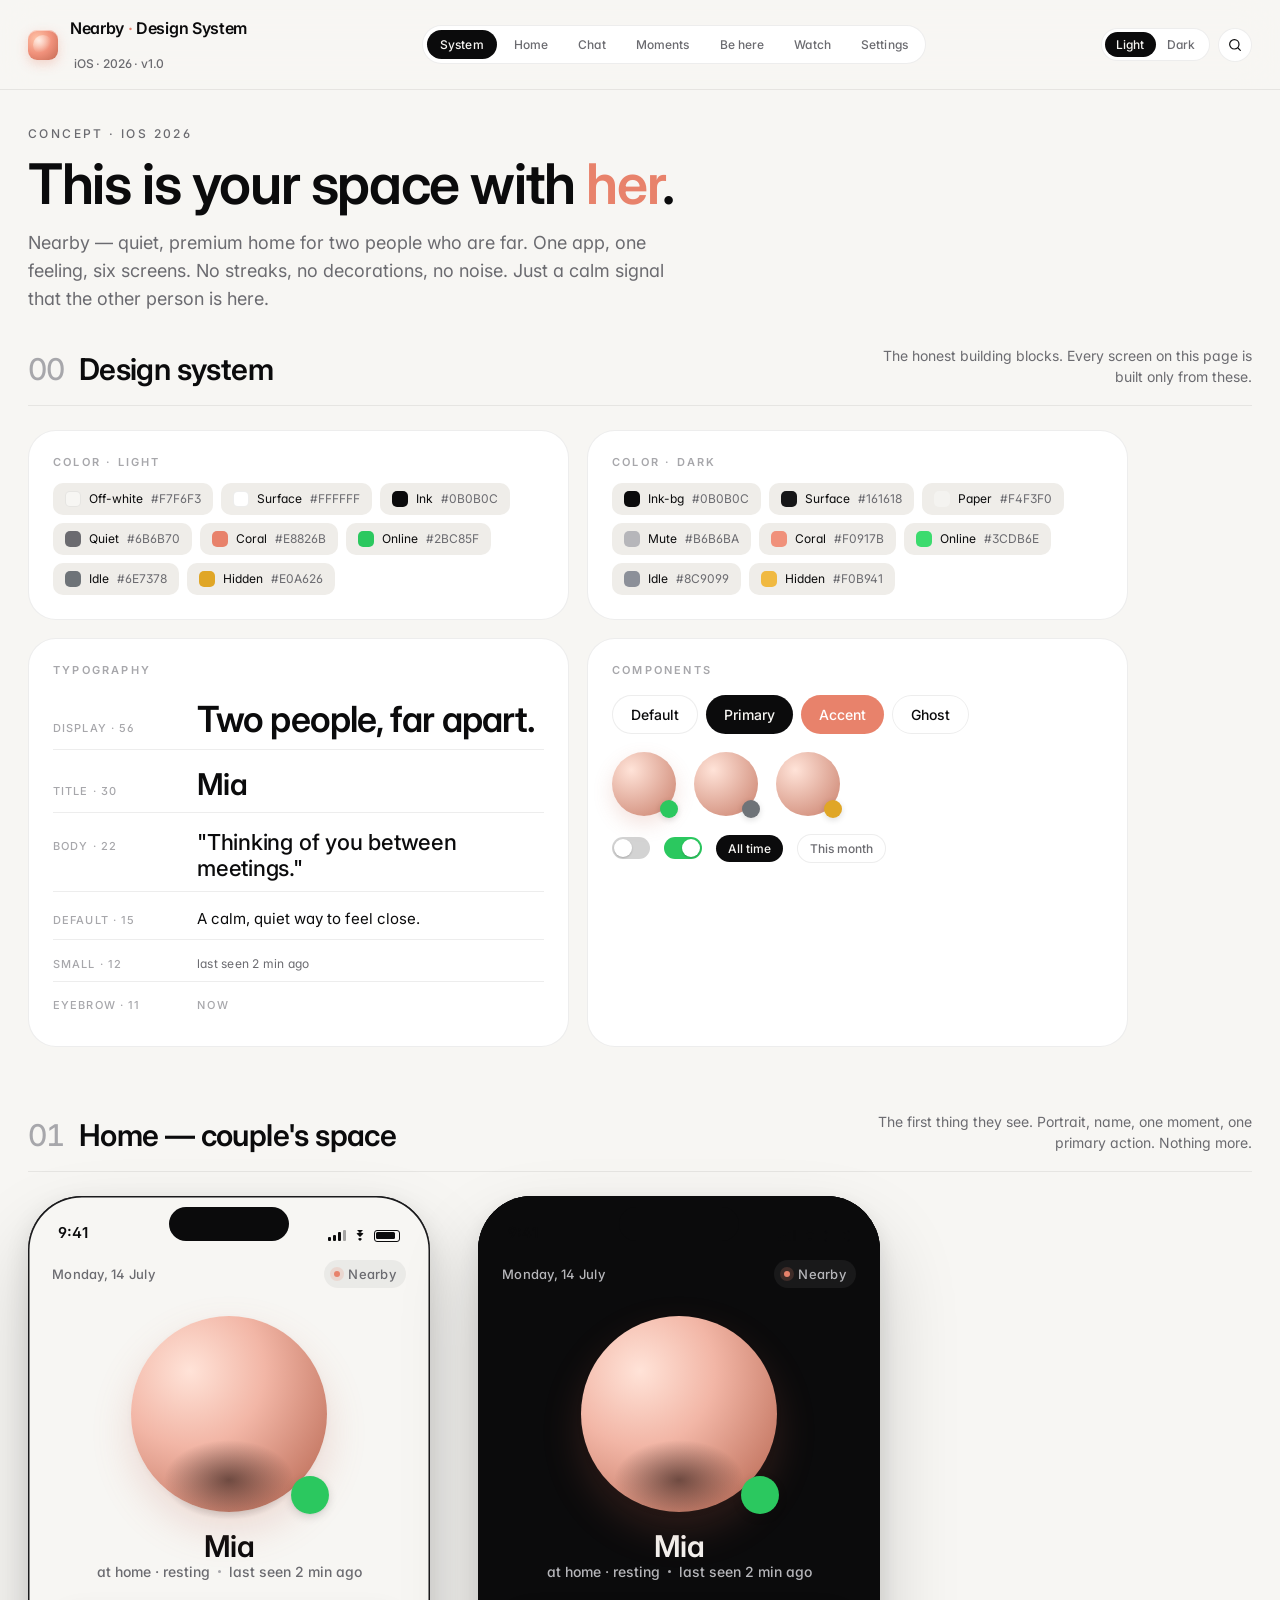
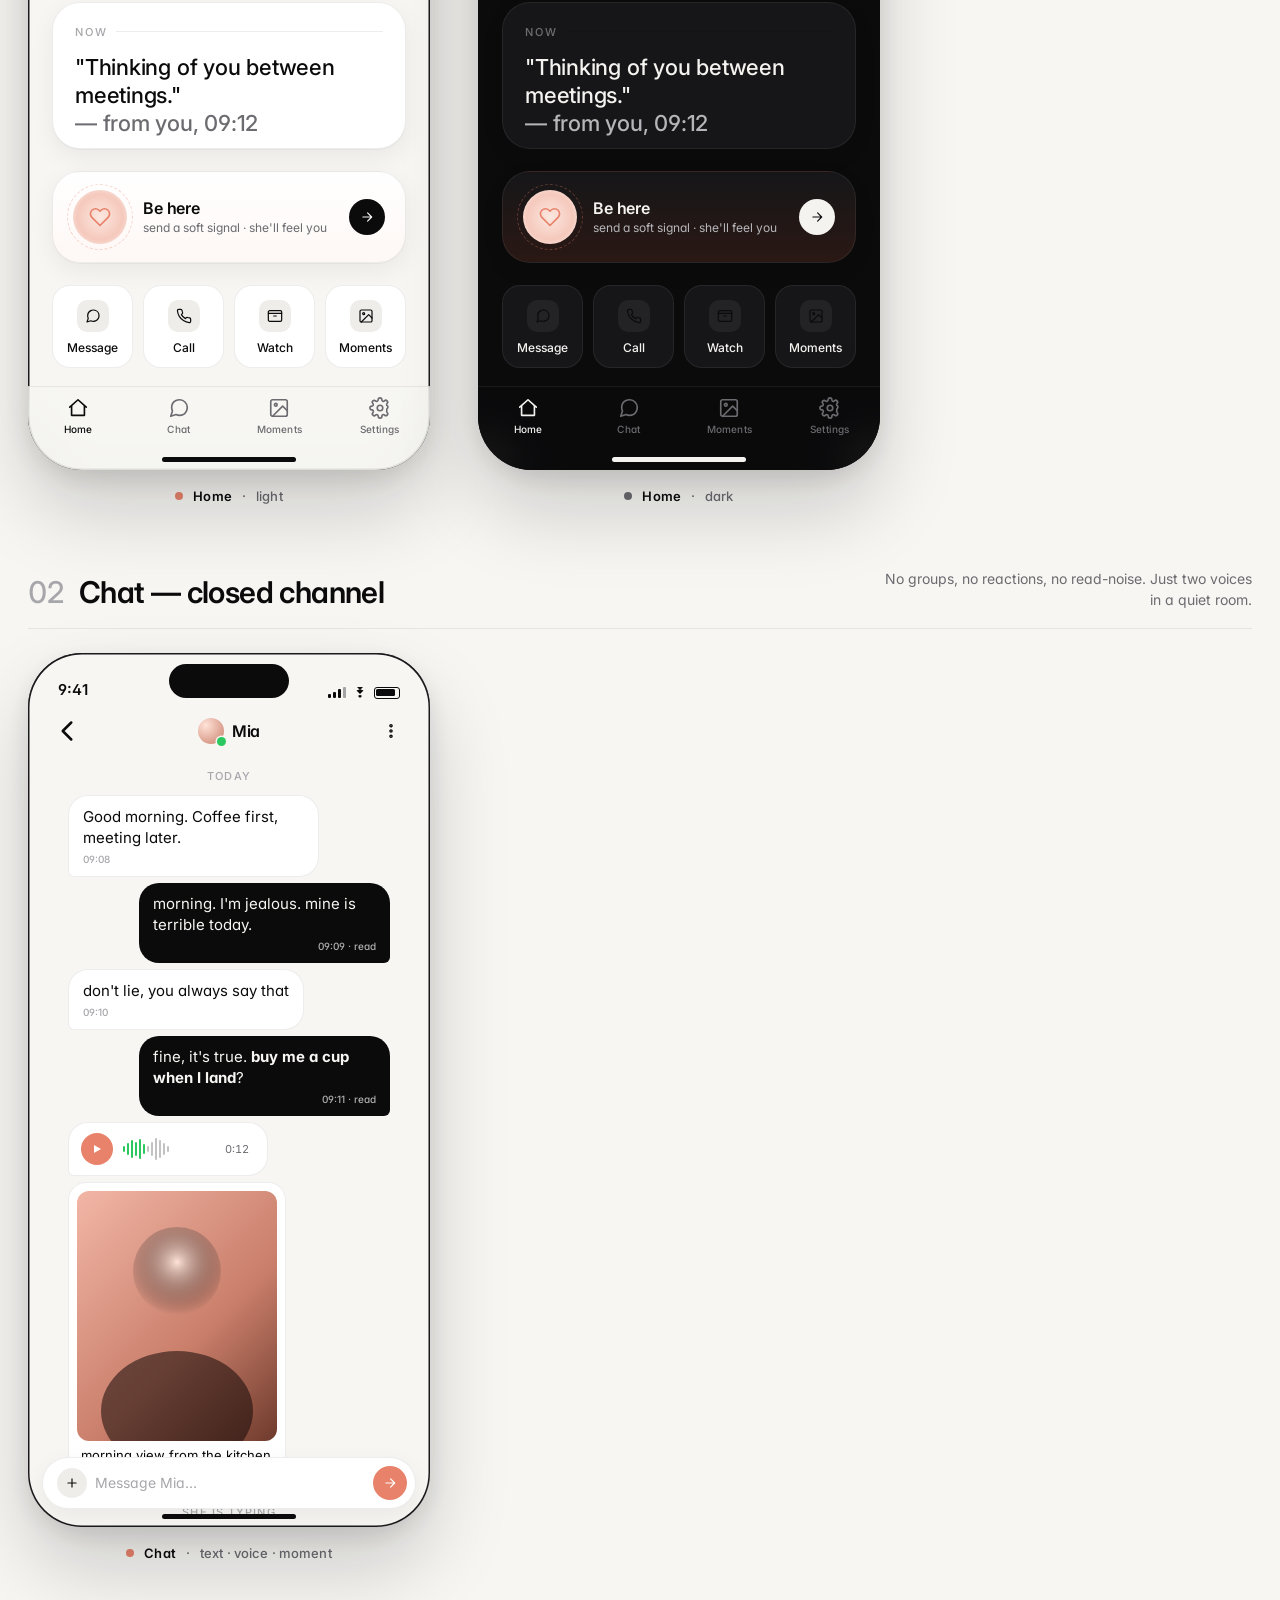
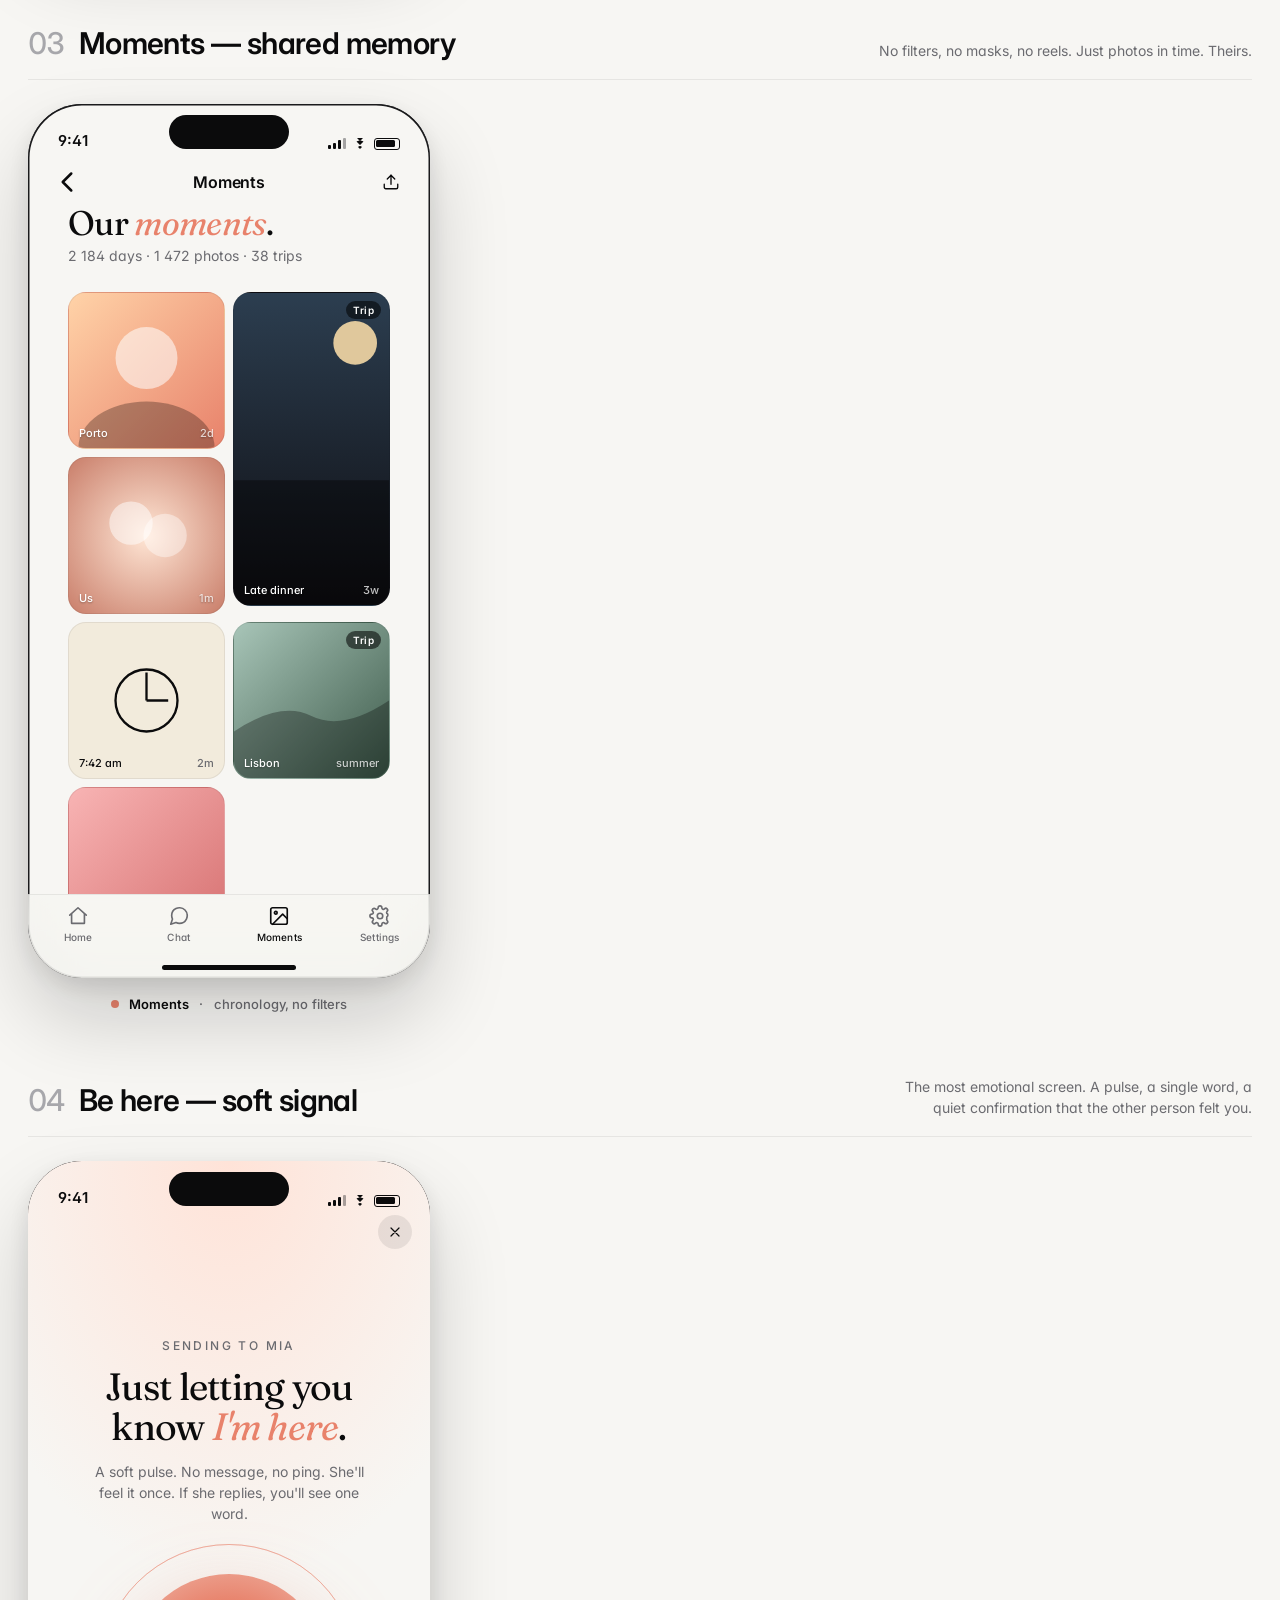
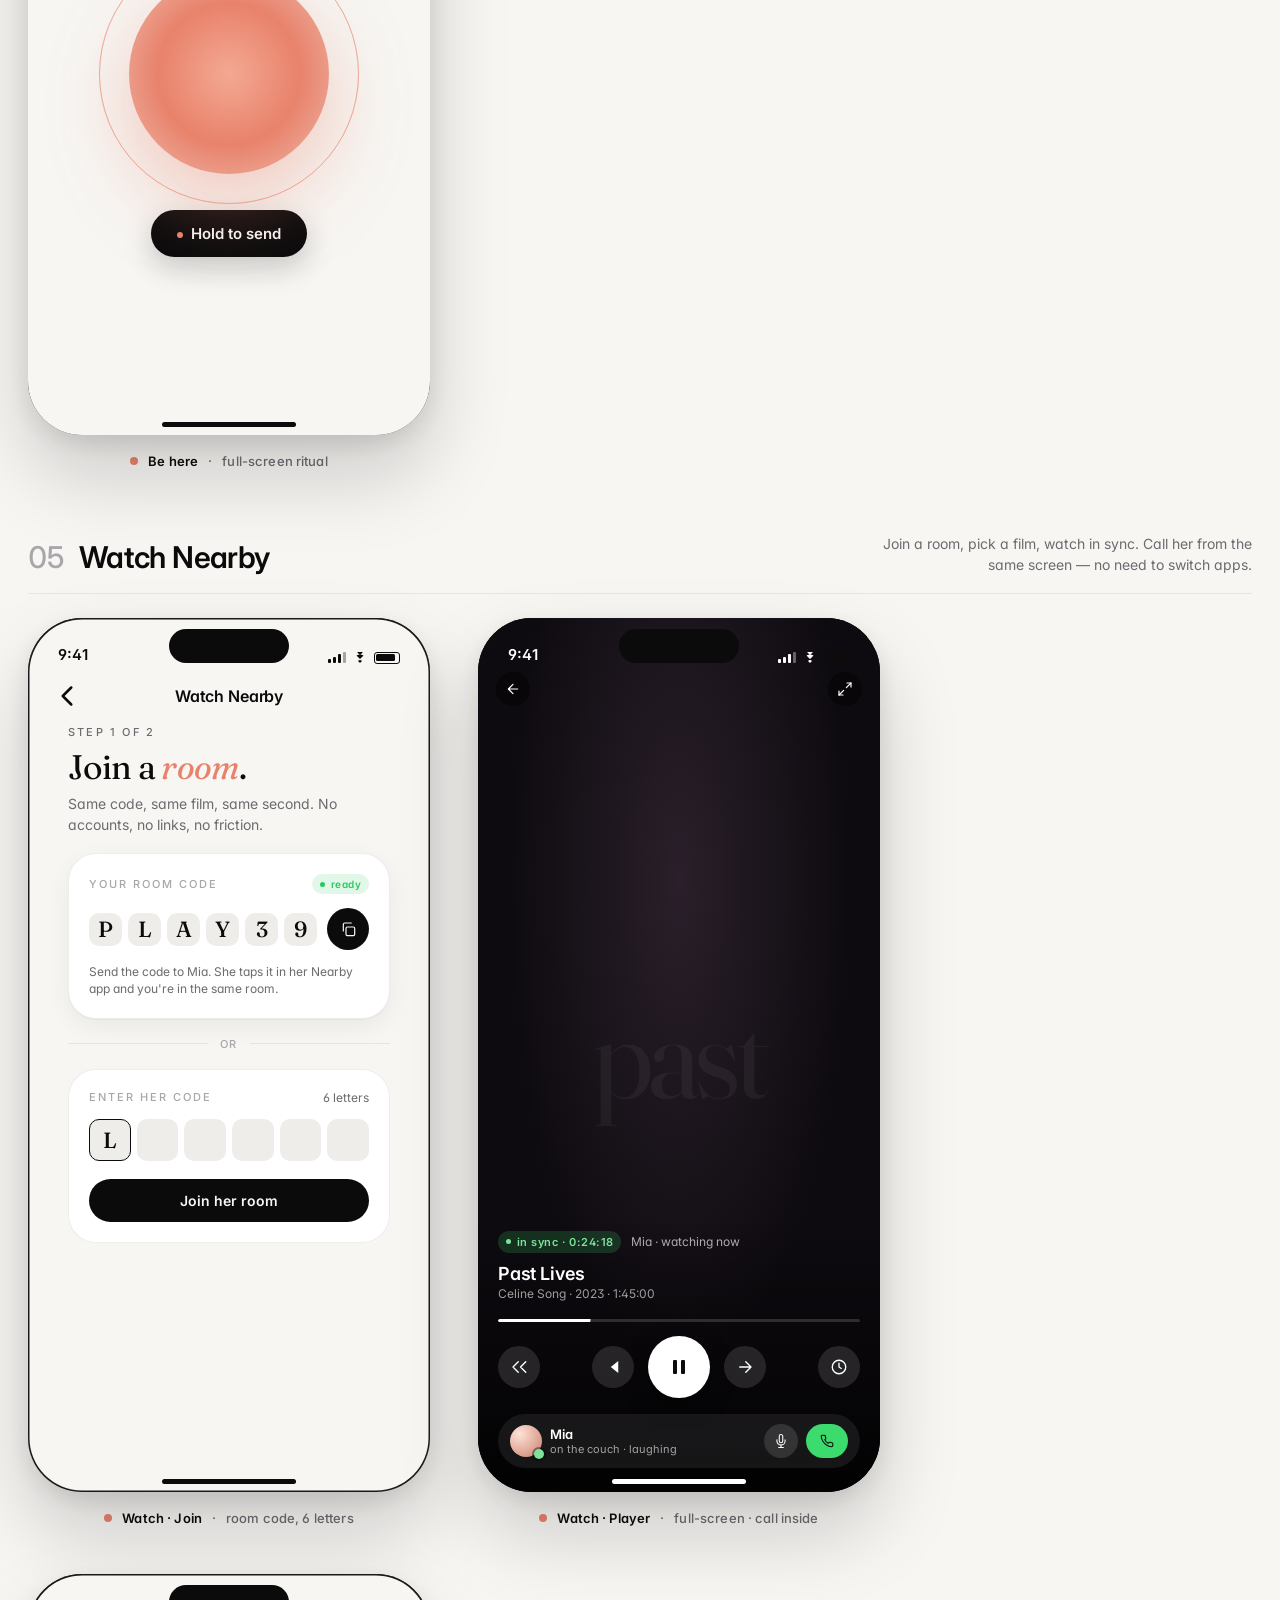
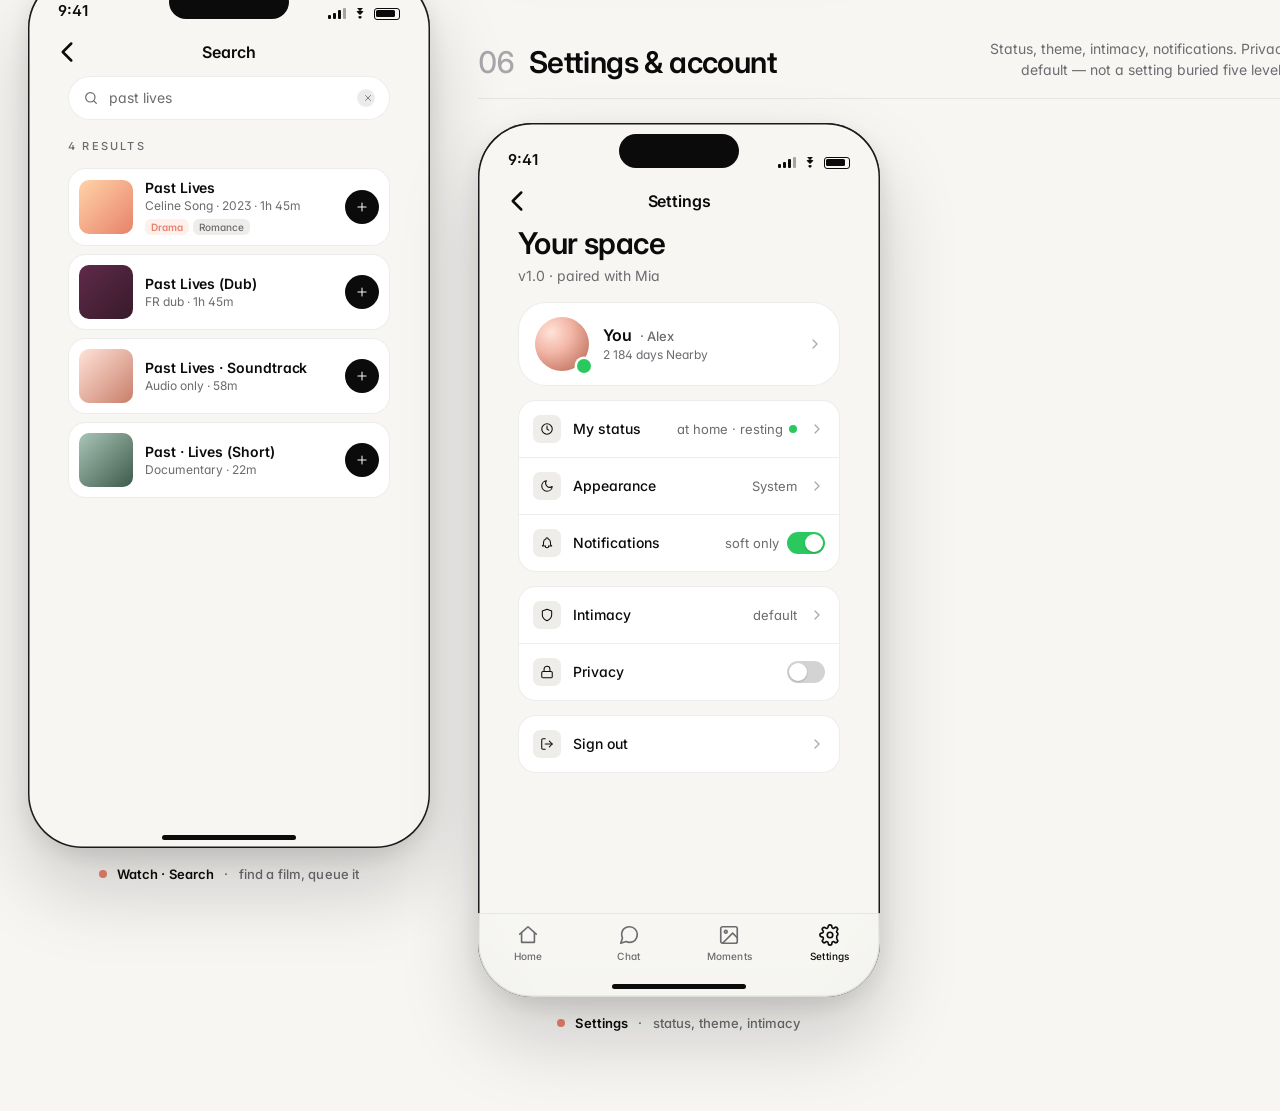
==== commit 9cf14b51: "injecting mobile adaptation" ====
--- a/Nearby.html
+++ b/Nearby.html
@@ -788,5 +788,103 @@
     document.getElementById(id)?.scrollIntoView({behavior:'smooth', block:'start'});
   }));
 </script>
+<style>
+  @media (max-width: 700px) {
+      body {
+          padding: 20px 14px 50px;
+      }
+  
+      .topbar {
+          margin: -20px -14px 20px;
+          padding: 12px 14px;
+      }
+  
+      .topbar .brand .meta {
+          display: none;
+      }
+  
+      .topnav {
+          display: none;
+      }
+  
+      .topright {
+          gap: 4px;
+      }
+  
+      .pagehead h1 {
+          font-size: 36px;
+          max-width: 100%;
+      }
+  
+      .pagehead p {
+          font-size: 15px;
+      }
+  
+      .sec {
+          margin-top: 42px;
+      }
+  
+      .sec-head {
+          display: block;
+          margin-bottom: 18px;
+      }
+  
+      .sec-head h2 {
+          font-size: 23px;
+      }
+  
+      .sec-head .desc {
+          margin-top: 8px;
+          text-align: left;
+          font-size: 12px;
+      }
+  
+      .phones {
+          display: flex;
+          flex-direction: column;
+          align-items: center;
+          gap: 24px;
+          width: 100%;
+      }
+  
+      .phone-col {
+          width: 100%;
+      }
+  
+      .phone {
+          width: min(100%, 402px);
+          height: auto;
+          aspect-ratio: 402 / 874;
+          border-radius: 42px;
+      }
+  }
+  
+  @media (max-width: 420px) {
+      body {
+          padding-left: 10px;
+          padding-right: 10px;
+      }
+  
+      .topbar {
+          margin-left: -10px;
+          margin-right: -10px;
+          padding-left: 10px;
+          padding-right: 10px;
+      }
+  
+      .pagehead h1 {
+          font-size: 30px;
+      }
+  
+      .sec-head h2 {
+          font-size: 20px;
+      }
+  
+      .phone {
+          width: 100%;
+          border-radius: 34px;
+      }
+  }
+</style>
 </body>
 </html>
